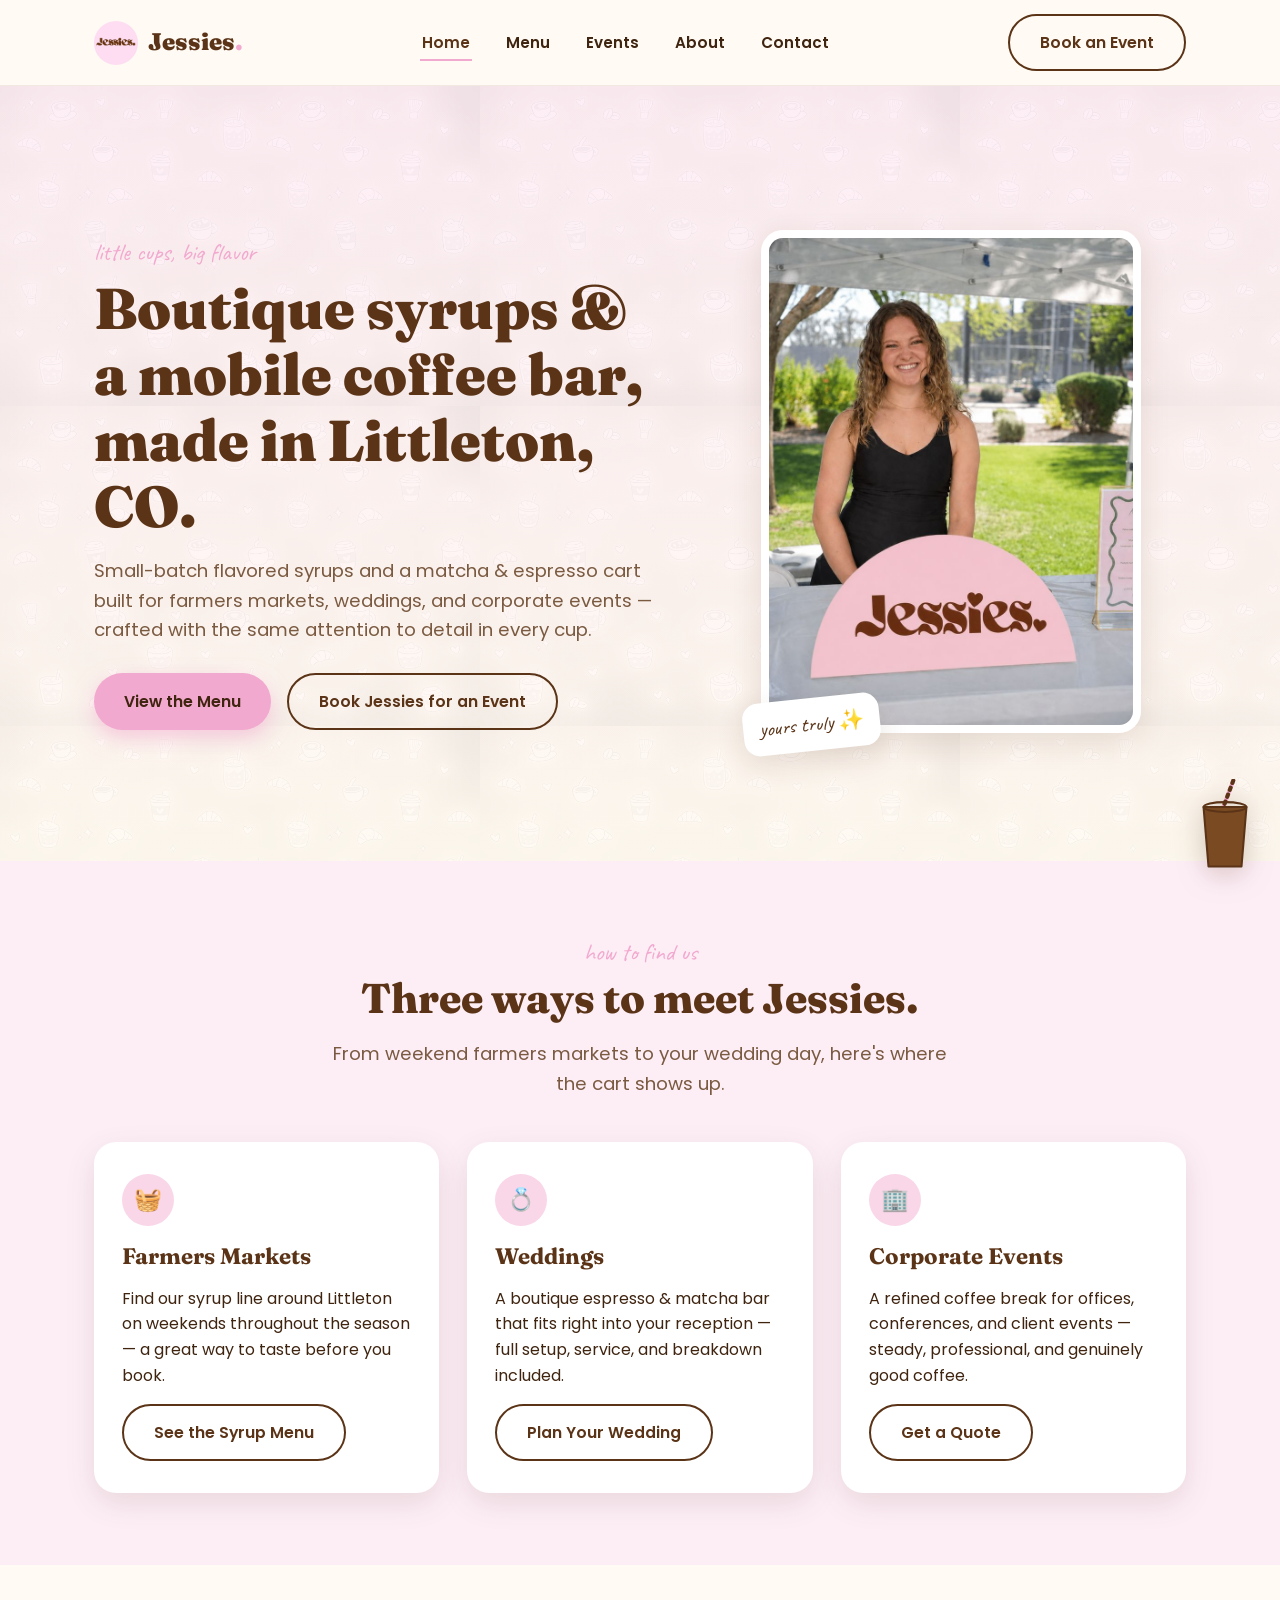
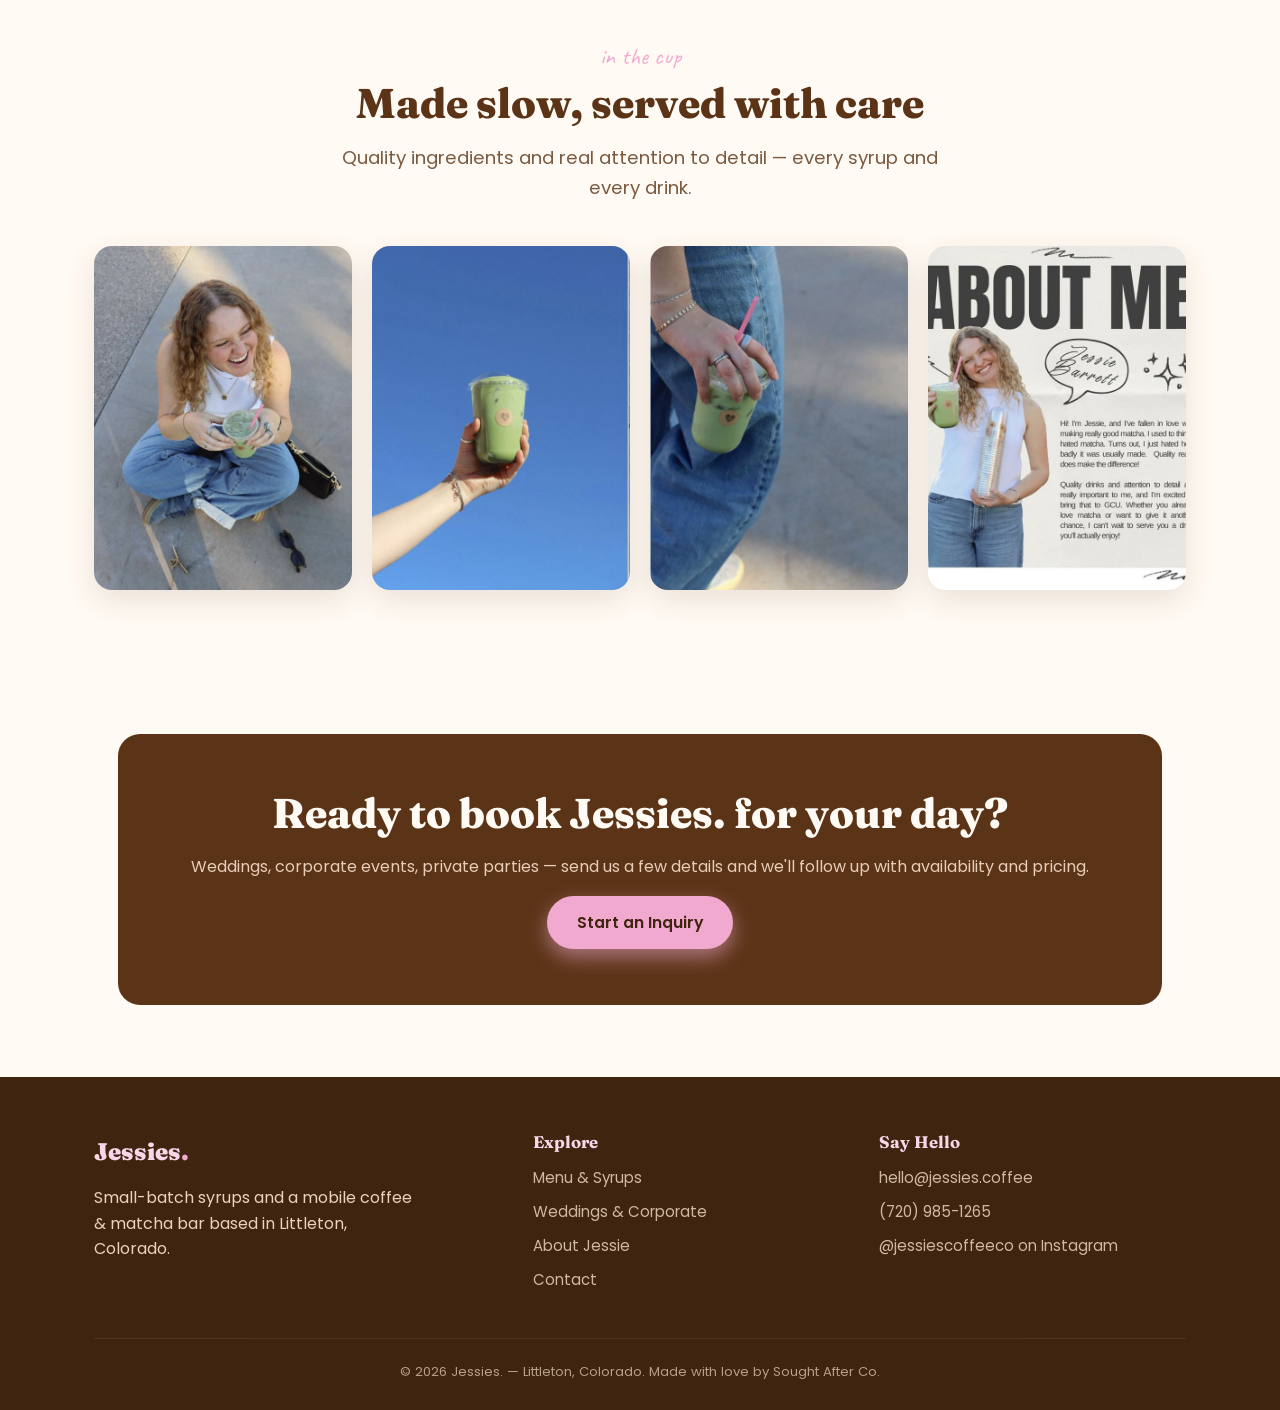
==== website/index.html @ 680e8ca1 "Add files via upload" ====
<!DOCTYPE html>
<html lang="en">
<head>
<meta charset="UTF-8" />
<meta name="viewport" content="width=device-width, initial-scale=1.0" />
<title>Jessies. | Small-Batch Syrups &amp; Mobile Coffee Bar — Littleton, CO</title>
<meta name="description" content="Jessies. is a Littleton, Colorado small-batch syrup line and mobile coffee &amp; matcha bar for farmers markets, weddings, and corporate events." />
<link rel="icon" href="images/logo-mark.jpg" />
<link rel="preconnect" href="https://fonts.googleapis.com">
<link href="https://fonts.googleapis.com/css2?family=Fraunces:opsz,wght@9..144,600;9..144,800;9..144,900&family=Poppins:wght@400;500;600;700&family=Caveat:wght@600;700&display=swap" rel="stylesheet">
<link rel="stylesheet" href="css/style.css" />
</head>
<body>

<header class="site-header">
  <div class="nav-wrap">
    <a class="brand" href="index.html">
      <img src="images/logo-mark.jpg" alt="Jessies. logo" />
      <span class="brand-word">Jessies<span class="dot">.</span></span>
    </a>
    <nav>
      <ul class="nav-links">
        <li><a href="index.html">Home</a></li>
        <li><a href="menu.html">Menu</a></li>
        <li><a href="events.html">Events</a></li>
        <li><a href="about.html">About</a></li>
        <li><a href="contact.html">Contact</a></li>
      </ul>
    </nav>
    <div class="nav-cta">
      <a class="btn btn-outline" href="events.html#inquiry-form">Book an Event</a>
      <button class="nav-toggle" aria-label="Toggle menu">
        <span></span><span></span><span></span>
      </button>
    </div>
  </div>
</header>

<section class="hero">
  <div class="hero-pattern"></div>
  <div class="hero-inner">
    <div class="hero-copy">
      <span class="eyebrow">little cups, big flavor</span>
      <h1>Boutique syrups &amp; a mobile coffee bar, made in Littleton, CO.</h1>
      <p class="lead">Small-batch flavored syrups and a matcha &amp; espresso cart built for farmers markets, weddings, and corporate events — crafted with the same attention to detail in every cup.</p>
      <div class="btn-row">
        <a class="btn btn-primary" href="menu.html">View the Menu</a>
        <a class="btn btn-outline" href="events.html">Book Jessies for an Event</a>
      </div>
    </div>
    <div class="hero-photo">
      <img src="images/hero-jessie.jpg" alt="Jessie smiling behind the Jessies. market stand" />
      <div class="hero-badge">yours truly ✨</div>
    </div>
  </div>
</section>

<section class="bg-soft">
  <div class="container">
    <div class="section-head">
      <span class="eyebrow">how to find us</span>
      <h2>Three ways to meet Jessies.</h2>
      <p class="lead">From weekend farmers markets to your wedding day, here's where the cart shows up.</p>
    </div>
    <div class="grid-3">
      <div class="card">
        <div class="icon">🧺</div>
        <h3>Farmers Markets</h3>
        <p>Find our syrup line around Littleton on weekends throughout the season — a great way to taste before you book.</p>
        <a class="btn btn-outline" href="menu.html">See the Syrup Menu</a>
      </div>
      <div class="card">
        <div class="icon">💍</div>
        <h3>Weddings</h3>
        <p>A boutique espresso &amp; matcha bar that fits right into your reception — full setup, service, and breakdown included.</p>
        <a class="btn btn-outline" href="events.html">Plan Your Wedding</a>
      </div>
      <div class="card">
        <div class="icon">🏢</div>
        <h3>Corporate Events</h3>
        <p>A refined coffee break for offices, conferences, and client events — steady, professional, and genuinely good coffee.</p>
        <a class="btn btn-outline" href="events.html">Get a Quote</a>
      </div>
    </div>
  </div>
</section>

<section>
  <div class="container">
    <div class="section-head">
      <span class="eyebrow">in the cup</span>
      <h2>Made slow, served with care</h2>
      <p class="lead">Quality ingredients and real attention to detail — every syrup and every drink.</p>
    </div>
    <div class="grid-4">
      <div class="photo-card"><img src="images/product-1.jpg" alt="Iced matcha drink from Jessies." /></div>
      <div class="photo-card"><img src="images/product-2.jpg" alt="Hand holding an iced matcha against a blue sky" /></div>
      <div class="photo-card"><img src="images/product-3.jpg" alt="Close-up of an iced matcha with the Jessies. heart logo" /></div>
      <div class="photo-card"><img src="images/product-4.jpg" alt="Jessie serving matcha with a smile" /></div>
    </div>
  </div>
</section>

<section>
  <div class="container">
    <div class="cta-banner">
      <h2>Ready to book Jessies. for your day?</h2>
      <p>Weddings, corporate events, private parties — send us a few details and we'll follow up with availability and pricing.</p>
      <a class="btn btn-primary" href="events.html#inquiry-form">Start an Inquiry</a>
    </div>
  </div>
</section>

<footer class="site-footer">
  <div class="container">
    <div class="footer-grid">
      <div class="footer-brand">
        <span class="brand-word">Jessies<span class="dot">.</span></span>
        <p style="margin-top:14px; max-width: 320px;">Small-batch syrups and a mobile coffee &amp; matcha bar based in Littleton, Colorado.</p>
      </div>
      <div>
        <h4>Explore</h4>
        <a href="menu.html">Menu &amp; Syrups</a>
        <a href="events.html">Weddings &amp; Corporate</a>
        <a href="about.html">About Jessie</a>
        <a href="contact.html">Contact</a>
      </div>
      <div>
        <h4>Say Hello</h4>
        <a href="mailto:hello@jessies.coffee">hello@jessies.coffee</a>
        <a href="tel:+17209851265">(720) 985-1265</a>
        <a href="https://www.instagram.com/jessiescoffeeco/" target="_blank" rel="noopener">@jessiescoffeeco on Instagram</a>
      </div>
    </div>
    <div class="footer-bottom">© 2026 Jessies. — Littleton, Colorado. Made with love by Sought After Co.</div>
  </div>
</footer>

<div class="scroll-sipper" aria-hidden="true">
  <svg viewBox="0 0 80 120" xmlns="http://www.w3.org/2000/svg">
    <g class="sipper-straw">
      <line x1="50" y1="2" x2="38" y2="34" stroke="#f2a9cf" stroke-width="5" stroke-linecap="round"/>
      <line x1="50" y1="2" x2="38" y2="34" stroke="#5b3417" stroke-width="5" stroke-linecap="round" stroke-dasharray="3 6"/>
    </g>
    <defs>
      <clipPath id="cupClip">
        <path d="M14,34 L66,34 L60,106 L20,106 Z"/>
      </clipPath>
    </defs>
    <g clip-path="url(#cupClip)">
      <rect class="sipper-liquid" x="10" y="30" width="60" height="80" fill="#7a4a22"/>
    </g>
    <path d="M14,34 L66,34 L60,106 L20,106 Z" fill="none" stroke="#5b3417" stroke-width="2.5" stroke-linejoin="round"/>
    <ellipse cx="40" cy="34" rx="26" ry="6" fill="none" stroke="#5b3417" stroke-width="2.5"/>
  </svg>
</div>

<script src="js/script.js"></script>
</body>
</html>
---- website/css/style.css ----
/* ===========================
   Jessies. — Global Stylesheet
   =========================== */

:root {
  --pink: #f9d6e8;
  --pink-soft: #fdeef6;
  --pink-strong: #f2a9cf;
  --brown: #5b3417;
  --brown-dark: #3f2410;
  --cream: #fffaf3;
  --cream-2: #fff3e4;
  --white: #ffffff;
  --shadow: 0 10px 30px rgba(91, 52, 23, 0.12);
  --radius: 22px;
  --font-display: "Fraunces", Georgia, serif;
  --font-body: "Poppins", "Segoe UI", sans-serif;
  --font-script: "Caveat", cursive;
}

* {
  box-sizing: border-box;
}

html {
  scroll-behavior: smooth;
}

body {
  margin: 0;
  font-family: var(--font-body);
  color: var(--brown-dark);
  background: var(--cream);
  line-height: 1.6;
  -webkit-font-smoothing: antialiased;
}

img {
  max-width: 100%;
  display: block;
}

a {
  text-decoration: none;
  color: inherit;
}

.container {
  width: 100%;
  max-width: 1140px;
  margin: 0 auto;
  padding: 0 24px;
}

h1, h2, h3, h4 {
  font-family: var(--font-display);
  color: var(--brown);
  margin: 0 0 16px;
  line-height: 1.15;
}

h1 { font-size: clamp(2.4rem, 5vw, 3.6rem); font-weight: 900; }
h2 { font-size: clamp(1.9rem, 3.6vw, 2.6rem); font-weight: 800; }
h3 { font-size: 1.4rem; font-weight: 700; }

p { margin: 0 0 16px; }

.eyebrow {
  display: inline-block;
  font-family: var(--font-script);
  font-size: 1.5rem;
  color: var(--pink-strong);
  margin-bottom: 4px;
}

.lead {
  font-size: 1.15rem;
  color: #7a5a41;
}

/* ---------- Buttons ---------- */
.btn {
  display: inline-flex;
  align-items: center;
  gap: 8px;
  padding: 14px 30px;
  border-radius: 999px;
  font-family: var(--font-body);
  font-weight: 600;
  font-size: 0.98rem;
  border: none;
  cursor: pointer;
  transition: transform 0.15s ease, box-shadow 0.15s ease, background 0.15s ease;
}

.btn-primary {
  background: var(--pink-strong);
  color: var(--brown-dark);
  box-shadow: 0 8px 20px rgba(242, 169, 207, 0.55);
}

.btn-primary:hover {
  background: var(--pink);
  transform: translateY(-2px);
}

.btn-outline {
  background: transparent;
  border: 2px solid var(--brown);
  color: var(--brown);
}

.btn-outline:hover {
  background: var(--brown);
  color: var(--cream);
}

.btn-block { width: 100%; justify-content: center; }

/* ---------- Header / Nav ---------- */
.site-header {
  position: sticky;
  top: 0;
  z-index: 100;
  background: rgba(255, 250, 243, 0.92);
  backdrop-filter: blur(8px);
  border-bottom: 1px solid rgba(91, 52, 23, 0.08);
}

.nav-wrap {
  display: flex;
  align-items: center;
  justify-content: space-between;
  padding: 14px 24px;
  max-width: 1140px;
  margin: 0 auto;
}

.brand {
  display: flex;
  align-items: center;
  gap: 10px;
}

.brand img {
  width: 44px;
  height: 44px;
  border-radius: 50%;
  object-fit: cover;
}

.brand-word {
  font-family: var(--font-display);
  font-weight: 900;
  font-size: 1.5rem;
  color: var(--brown);
}

.brand-word .dot { color: var(--pink-strong); }

.nav-links {
  display: flex;
  align-items: center;
  gap: 32px;
  list-style: none;
  margin: 0;
  padding: 0;
}

.nav-links a {
  font-weight: 600;
  font-size: 0.95rem;
  color: var(--brown-dark);
  padding: 6px 2px;
  border-bottom: 2px solid transparent;
  transition: border-color 0.15s ease, color 0.15s ease;
}

.nav-links a:hover,
.nav-links a.active {
  border-color: var(--pink-strong);
  color: var(--brown);
}

.nav-cta {
  display: flex;
  align-items: center;
  gap: 18px;
}

.nav-toggle {
  display: none;
  flex-direction: column;
  gap: 5px;
  background: none;
  border: none;
  cursor: pointer;
  padding: 6px;
}

.nav-toggle span {
  width: 26px;
  height: 2.5px;
  background: var(--brown);
  border-radius: 2px;
}

/* ---------- Hero ---------- */
.hero {
  position: relative;
  overflow: hidden;
  background: linear-gradient(180deg, var(--pink-soft) 0%, var(--cream) 100%);
}

.hero-pattern {
  position: absolute;
  inset: 0;
  background-image: url("../images/pattern-bg.jpg");
  background-size: 480px;
  opacity: 0.1;
  mix-blend-mode: multiply;
  pointer-events: none;
}

.hero-inner {
  position: relative;
  display: grid;
  grid-template-columns: 1.1fr 0.9fr;
  gap: 48px;
  align-items: center;
  padding: 72px 24px 56px;
  max-width: 1140px;
  margin: 0 auto;
}

.hero-copy .btn-row {
  display: flex;
  gap: 16px;
  flex-wrap: wrap;
  margin-top: 28px;
}

.hero-photo {
  position: relative;
  justify-self: center;
}

.hero-photo img {
  width: 100%;
  max-width: 380px;
  border-radius: var(--radius);
  box-shadow: var(--shadow);
  border: 8px solid var(--white);
}

.hero-badge {
  position: absolute;
  bottom: -18px;
  left: -18px;
  background: var(--white);
  border-radius: 16px;
  padding: 10px 16px;
  box-shadow: var(--shadow);
  font-family: var(--font-script);
  font-size: 1.3rem;
  color: var(--brown);
  transform: rotate(-6deg);
}

/* ---------- Sections ---------- */
section {
  padding: 72px 0;
}

.section-head {
  text-align: center;
  max-width: 620px;
  margin: 0 auto 44px;
}

.section-head.left {
  text-align: left;
  margin: 0 0 44px;
}

.bg-soft { background: var(--pink-soft); }
.bg-cream2 { background: var(--cream-2); }

/* Channel / feature cards */
.grid-3 {
  display: grid;
  grid-template-columns: repeat(3, 1fr);
  gap: 28px;
}

.card {
  background: var(--white);
  border-radius: var(--radius);
  padding: 32px 28px;
  box-shadow: var(--shadow);
  transition: transform 0.2s ease;
}

.card:hover { transform: translateY(-4px); }

.card .icon {
  width: 52px;
  height: 52px;
  border-radius: 50%;
  background: var(--pink);
  display: flex;
  align-items: center;
  justify-content: center;
  font-size: 1.4rem;
  margin-bottom: 18px;
}

/* Product strip */
.grid-4 {
  display: grid;
  grid-template-columns: repeat(4, 1fr);
  gap: 20px;
}

.photo-card {
  border-radius: 18px;
  overflow: hidden;
  box-shadow: var(--shadow);
  aspect-ratio: 3/4;
}

.photo-card img {
  width: 100%;
  height: 100%;
  object-fit: cover;
}

/* CTA banner */
.cta-banner {
  background: var(--brown);
  color: var(--cream);
  border-radius: var(--radius);
  padding: 56px 40px;
  text-align: center;
  margin: 0 24px;
}

.cta-banner h2 { color: var(--cream); }
.cta-banner p { color: #e8cdb9; }

/* ---------- Tables ---------- */
.table-wrap {
  overflow-x: auto;
  border-radius: var(--radius);
  box-shadow: var(--shadow);
  background: var(--white);
}

table {
  width: 100%;
  border-collapse: collapse;
  min-width: 560px;
}

th, td {
  text-align: left;
  padding: 16px 20px;
  border-bottom: 1px solid var(--cream-2);
  font-size: 0.96rem;
}

th {
  font-family: var(--font-display);
  color: var(--brown);
  background: var(--pink-soft);
  font-weight: 700;
}

tr:last-child td { border-bottom: none; }

/* Menu flavor cards */
.flavor-grid {
  display: grid;
  grid-template-columns: repeat(2, 1fr);
  gap: 20px;
}

.flavor-card {
  background: var(--white);
  border-radius: 18px;
  padding: 24px 26px;
  box-shadow: var(--shadow);
  display: flex;
  justify-content: space-between;
  align-items: center;
  gap: 12px;
}

.flavor-card .price {
  font-family: var(--font-display);
  font-weight: 800;
  color: var(--pink-strong);
  font-size: 1.3rem;
  white-space: nowrap;
}

.note-box {
  background: var(--pink-soft);
  border-left: 4px solid var(--pink-strong);
  border-radius: 14px;
  padding: 18px 22px;
  font-size: 0.92rem;
  color: #7a5a41;
}

/* ---------- Forms ---------- */
.form-card {
  background: var(--white);
  border-radius: var(--radius);
  padding: 40px;
  box-shadow: var(--shadow);
}

.form-row {
  display: grid;
  grid-template-columns: 1fr 1fr;
  gap: 20px;
}

.field {
  margin-bottom: 20px;
}

.field label {
  display: block;
  font-weight: 600;
  font-size: 0.9rem;
  margin-bottom: 8px;
  color: var(--brown);
}

.field input,
.field select,
.field textarea {
  width: 100%;
  padding: 13px 16px;
  border-radius: 12px;
  border: 1.5px solid #ecd9c7;
  font-family: var(--font-body);
  font-size: 0.96rem;
  background: var(--cream);
  color: var(--brown-dark);
}

.field input:focus,
.field select:focus,
.field textarea:focus {
  outline: none;
  border-color: var(--pink-strong);
}

.field textarea { resize: vertical; min-height: 120px; }

/* ---------- About Me poster ---------- */
.about-poster {
  position: relative;
  padding: 40px 24px 20px;
}

.poster-title {
  font-family: "Anton", var(--font-display);
  font-weight: 400;
  text-transform: uppercase;
  font-size: clamp(3.2rem, 9vw, 6.5rem);
  letter-spacing: 1px;
  color: var(--brown-dark);
  line-height: 0.95;
  margin: 0 0 8px;
}

.poster-grid {
  position: relative;
  display: grid;
  grid-template-columns: 0.85fr 1.15fr;
  align-items: center;
  gap: 20px;
  min-height: 520px;
}

.poster-photo-wrap {
  position: relative;
  display: flex;
  justify-content: center;
}

.poster-photo-wrap img {
  max-width: 420px;
  width: 100%;
  position: relative;
  z-index: 2;
}

.poster-copy {
  position: relative;
  z-index: 2;
}

.poster-bubble {
  font-family: var(--font-script);
  font-size: 1.9rem;
  line-height: 1.15;
  color: var(--brown);
  background: var(--white);
  border: 2.5px solid var(--brown);
  border-radius: 50% 50% 50% 6px;
  padding: 18px 26px;
  display: inline-block;
  margin-bottom: 22px;
}

.poster-copy p {
  font-size: 1.05rem;
  color: #6b4a30;
}

.doodle {
  position: absolute;
  color: var(--pink-strong);
  z-index: 1;
  pointer-events: none;
}

.doodle.scribble-1 { top: -6px; left: 4%; width: 90px; transform: rotate(-8deg); }
.doodle.scribble-2 { bottom: 6%; left: 0; width: 80px; transform: rotate(6deg); }
.doodle.scribble-3 { bottom: -4px; right: 2%; width: 110px; transform: rotate(-4deg); }
.doodle.sparkle-1 { top: 8%; right: 34%; width: 44px; }
.doodle.sparkle-2 { top: 40%; left: 6%; width: 30px; }
.doodle.sparkle-3 { bottom: 18%; right: 8%; width: 36px; }
.doodle.heart-1 { top: 20%; left: 2%; width: 26px; }

@media (max-width: 900px) {
  .poster-grid { grid-template-columns: 1fr; min-height: unset; text-align: center; }
  .poster-copy { text-align: left; }
  .doodle { display: none; }
}

/* ---------- Quote / script accent ---------- */
.quote-bubble {
  font-family: var(--font-script);
  font-size: 2rem;
  color: var(--brown);
  background: var(--pink-soft);
  border-radius: 40px 40px 40px 6px;
  padding: 22px 30px;
  display: inline-block;
}

/* ---------- Footer ---------- */
.site-footer {
  background: var(--brown-dark);
  color: #e9d3bf;
  padding: 56px 0 28px;
}

.footer-grid {
  display: grid;
  grid-template-columns: 1.3fr 1fr 1fr;
  gap: 40px;
  margin-bottom: 36px;
}

.site-footer h4 {
  color: var(--pink);
  font-size: 1.05rem;
  margin-bottom: 14px;
}

.site-footer a {
  display: block;
  color: #e9d3bf;
  opacity: 0.85;
  margin-bottom: 10px;
  font-size: 0.94rem;
}

.site-footer a:hover { opacity: 1; color: var(--pink); }

.footer-brand .brand-word { color: var(--pink); }

.footer-bottom {
  border-top: 1px solid rgba(255,255,255,0.1);
  padding-top: 22px;
  font-size: 0.82rem;
  opacity: 0.7;
  text-align: center;
}

/* ---------- Scroll sipper ---------- */
.scroll-sipper {
  position: fixed;
  right: 22px;
  bottom: 22px;
  width: 66px;
  z-index: 60;
  pointer-events: none;
  filter: drop-shadow(0 6px 14px rgba(91, 52, 23, 0.25));
}

.scroll-sipper svg { width: 100%; height: auto; display: block; }

.sipper-liquid {
  transform-box: fill-box;
  transform-origin: bottom;
  transform: scaleY(var(--drink-level, 1));
  transition: transform 0.12s linear;
}

.sipper-straw {
  transform-box: fill-box;
  transform-origin: 70% 100%;
  animation: sipper-wiggle 3.2s ease-in-out infinite;
}

@keyframes sipper-wiggle {
  0%, 100% { transform: rotate(-2deg); }
  50% { transform: rotate(2deg); }
}

@media (max-width: 760px) {
  .scroll-sipper { width: 46px; right: 14px; bottom: 14px; }
}

/* ---------- Utilities ---------- */
.text-center { text-align: center; }
.mt-32 { margin-top: 32px; }
.stack { display: flex; flex-direction: column; gap: 6px; }

/* ---------- Responsive ---------- */
@media (max-width: 900px) {
  .hero-inner { grid-template-columns: 1fr; text-align: center; }
  .hero-copy .btn-row { justify-content: center; }
  .hero-photo { order: -1; }
  .grid-3 { grid-template-columns: 1fr; }
  .grid-4 { grid-template-columns: repeat(2, 1fr); }
  .footer-grid { grid-template-columns: 1fr; }
  .form-row { grid-template-columns: 1fr; }
}

@media (max-width: 760px) {
  .nav-links, .nav-cta .btn-outline { display: none; }
  .nav-toggle { display: flex; }
  .nav-wrap.open .nav-links {
    display: flex;
    flex-direction: column;
    position: absolute;
    top: 68px;
    left: 0;
    right: 0;
    background: var(--cream);
    padding: 20px 24px;
    gap: 18px;
    box-shadow: var(--shadow);
  }
}
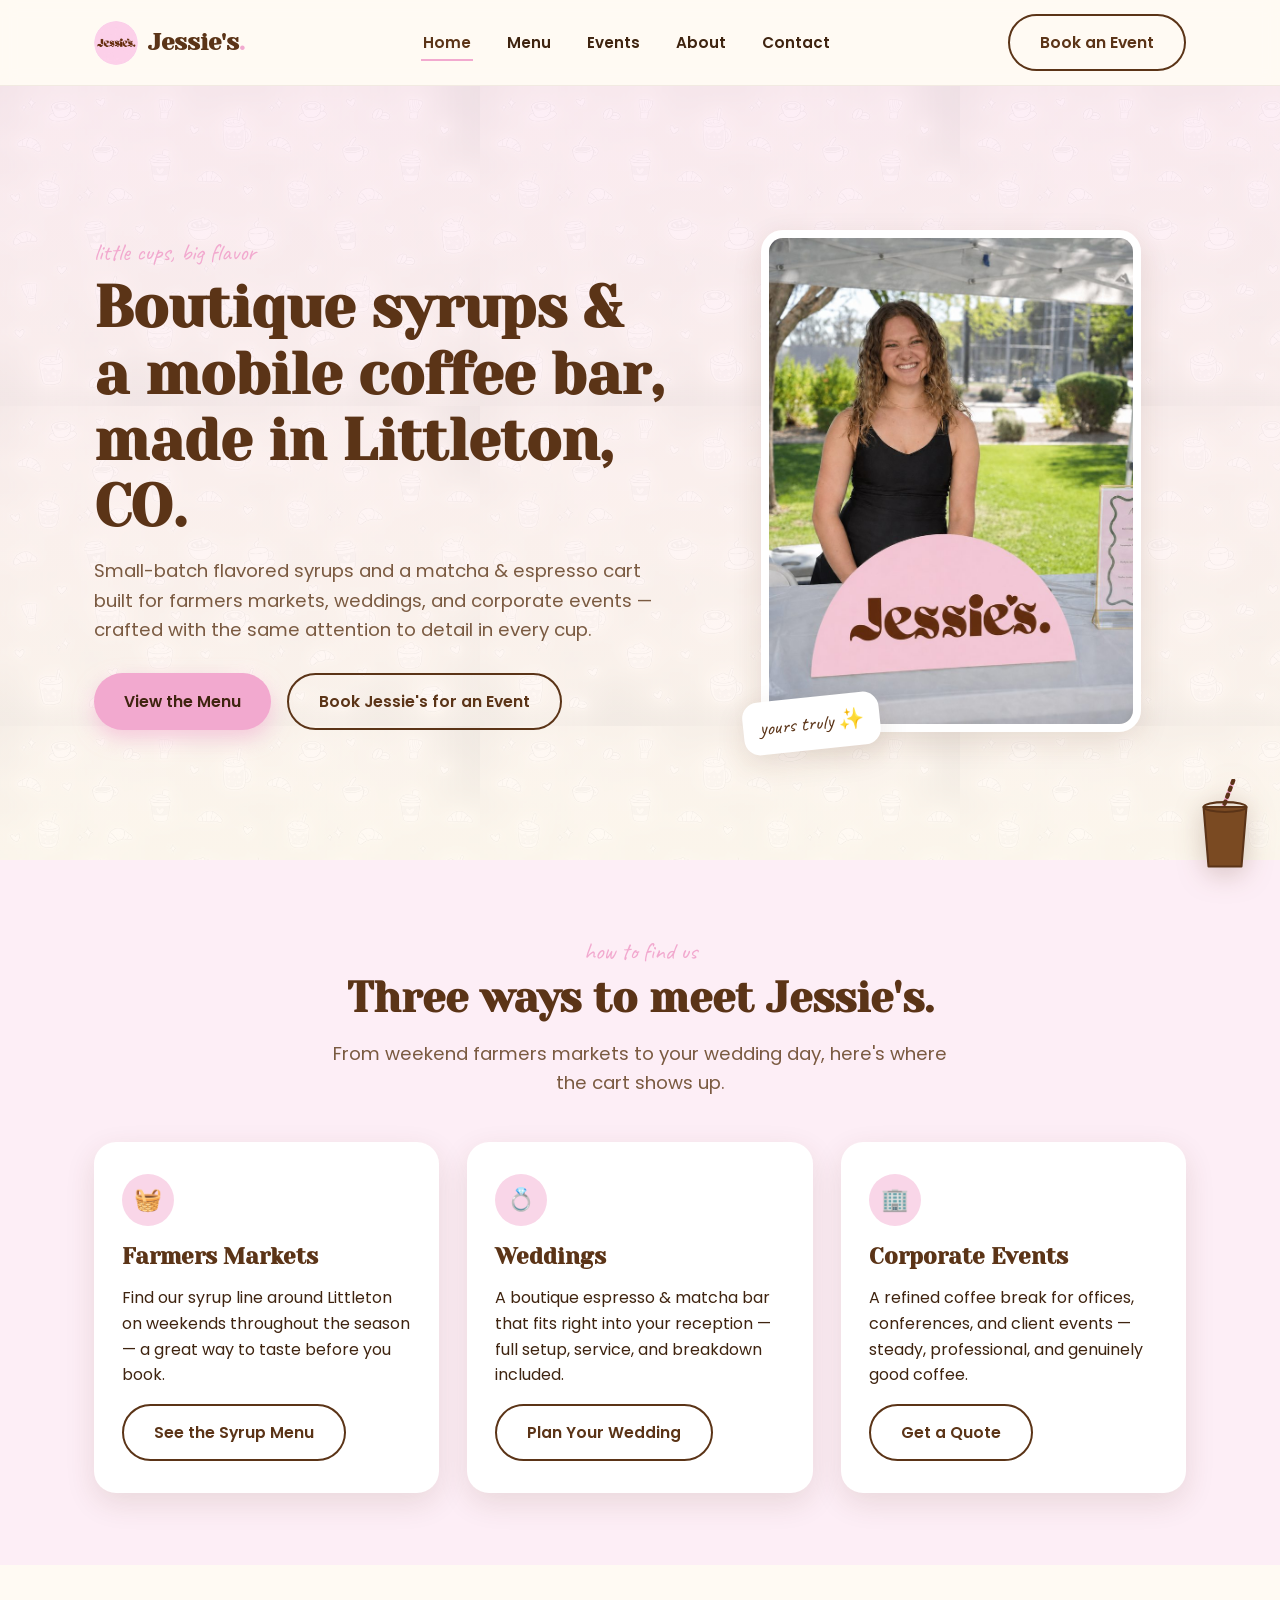
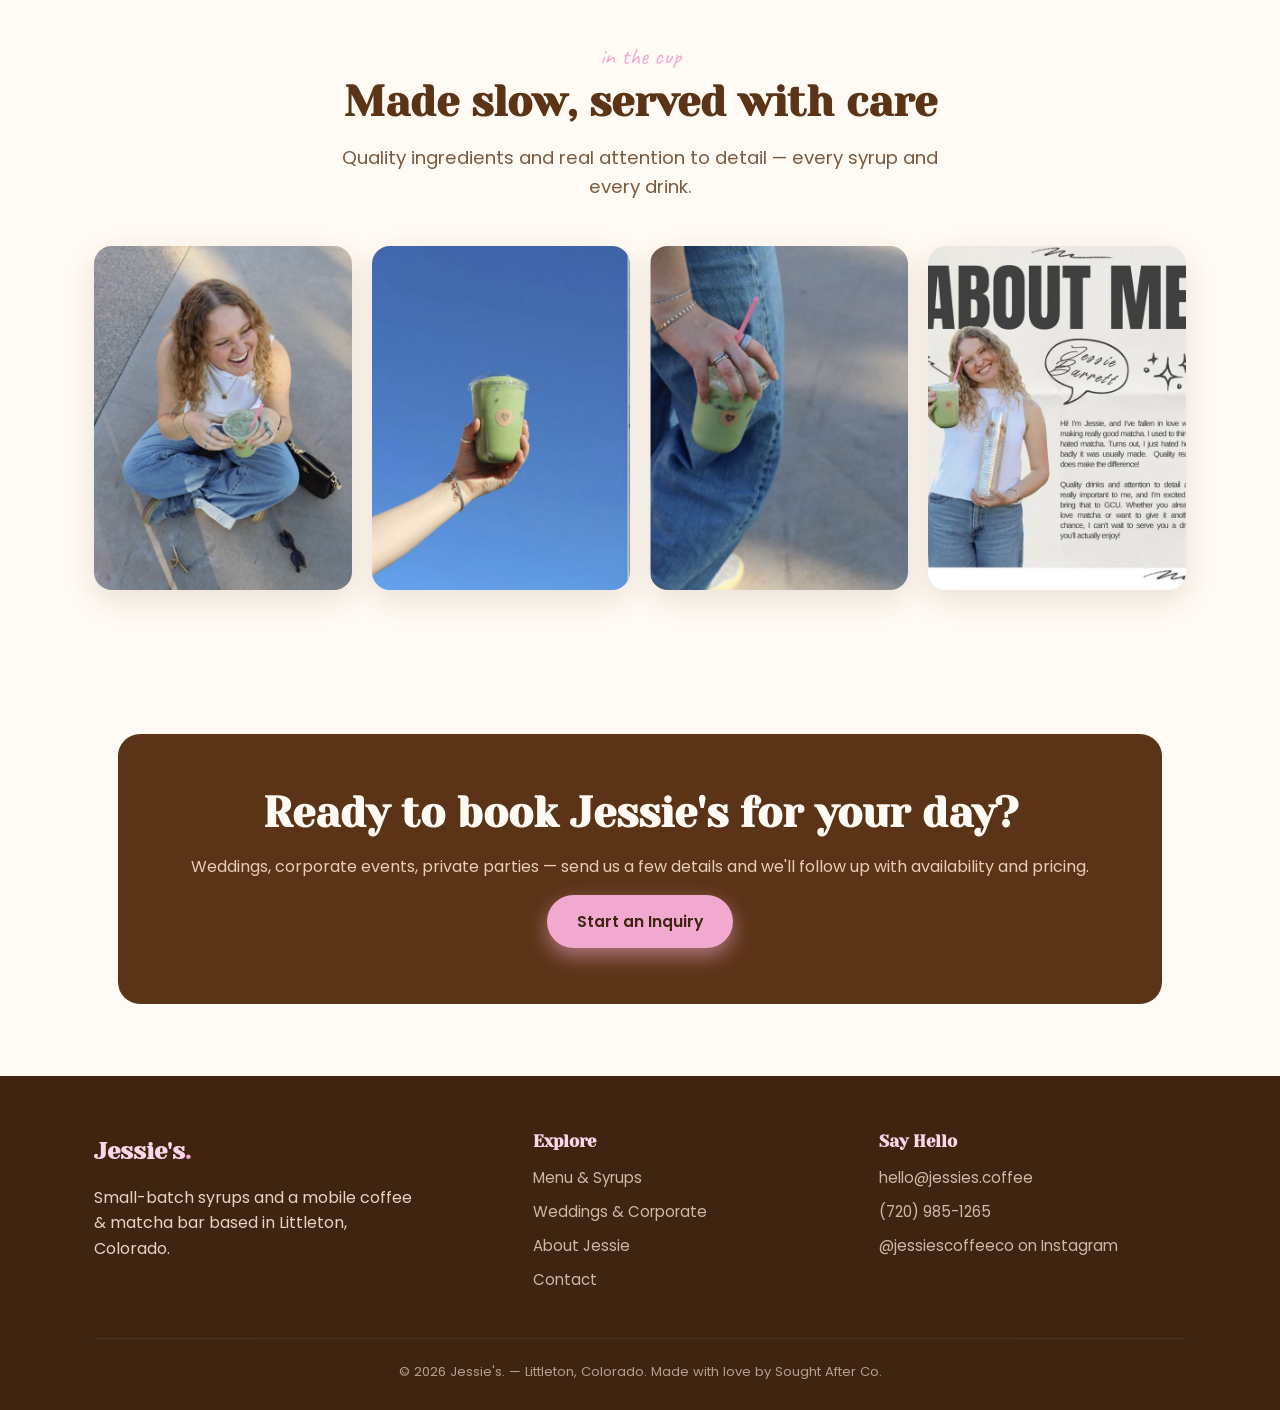
==== commit 652663f5: "Add files via upload" ====
--- a/website/index.html
+++ b/website/index.html
@@ -3,11 +3,23 @@
 <head>
 <meta charset="UTF-8" />
 <meta name="viewport" content="width=device-width, initial-scale=1.0" />
-<title>Jessies. | Small-Batch Syrups &amp; Mobile Coffee Bar — Littleton, CO</title>
-<meta name="description" content="Jessies. is a Littleton, Colorado small-batch syrup line and mobile coffee &amp; matcha bar for farmers markets, weddings, and corporate events." />
-<link rel="icon" href="images/logo-mark.jpg" />
+<title>Jessie's. | Small-Batch Syrups &amp; Mobile Coffee Bar — Littleton, CO</title>
+<meta name="description" content="Jessie's is a Littleton, Colorado small-batch syrup line and mobile coffee &amp; matcha bar for farmers markets, weddings, and corporate events." />
+<meta property="og:type" content="website" />
+<meta property="og:title" content="Jessie's. | Small-Batch Syrups &amp; Mobile Coffee Bar" />
+<meta property="og:description" content="Small-batch flavored syrups and a mobile coffee &amp; matcha bar in Littleton, Colorado. Farmers markets, weddings, and corporate events." />
+<meta property="og:url" content="https://jessies.coffee/" />
+<meta property="og:image" content="https://jessies.coffee/images/social-card.jpg" />
+<meta property="og:image:width" content="1200" />
+<meta property="og:image:height" content="630" />
+<meta name="twitter:card" content="summary_large_image" />
+<meta name="twitter:title" content="Jessie's. | Small-Batch Syrups &amp; Mobile Coffee Bar" />
+<meta name="twitter:description" content="Small-batch flavored syrups and a mobile coffee &amp; matcha bar in Littleton, Colorado. Farmers markets, weddings, and corporate events." />
+<meta name="twitter:image" content="https://jessies.coffee/images/social-card.jpg" />
+<link rel="icon" href="images/favicon.png?v=2" type="image/png" />
+<link rel="apple-touch-icon" href="images/apple-touch-icon.png?v=2" />
 <link rel="preconnect" href="https://fonts.googleapis.com">
-<link href="https://fonts.googleapis.com/css2?family=Fraunces:opsz,wght@9..144,600;9..144,800;9..144,900&family=Poppins:wght@400;500;600;700&family=Caveat:wght@600;700&display=swap" rel="stylesheet">
+<link href="https://fonts.googleapis.com/css2?family=Yeseva+One&family=Poppins:wght@400;500;600;700&family=Caveat:wght@600;700&display=swap" rel="stylesheet">
 <link rel="stylesheet" href="css/style.css" />
 </head>
 <body>
@@ -15,8 +27,8 @@
 <header class="site-header">
   <div class="nav-wrap">
     <a class="brand" href="index.html">
-      <img src="images/logo-mark.jpg" alt="Jessies. logo" />
-      <span class="brand-word">Jessies<span class="dot">.</span></span>
+      <img src="images/logo-mark.jpg?v=2" alt="Jessie's logo" />
+      <span class="brand-word">Jessie's<span class="dot">.</span></span>
     </a>
     <nav>
       <ul class="nav-links">
@@ -45,11 +57,11 @@
       <p class="lead">Small-batch flavored syrups and a matcha &amp; espresso cart built for farmers markets, weddings, and corporate events — crafted with the same attention to detail in every cup.</p>
       <div class="btn-row">
         <a class="btn btn-primary" href="menu.html">View the Menu</a>
-        <a class="btn btn-outline" href="events.html">Book Jessies for an Event</a>
+        <a class="btn btn-outline" href="events.html">Book Jessie's for an Event</a>
       </div>
     </div>
     <div class="hero-photo">
-      <img src="images/hero-jessie.jpg" alt="Jessie smiling behind the Jessies. market stand" />
+      <img src="images/hero-jessie.jpg" alt="Jessie smiling behind the Jessie's market stand" />
       <div class="hero-badge">yours truly ✨</div>
     </div>
   </div>
@@ -59,7 +71,7 @@
   <div class="container">
     <div class="section-head">
       <span class="eyebrow">how to find us</span>
-      <h2>Three ways to meet Jessies.</h2>
+      <h2>Three ways to meet Jessie's.</h2>
       <p class="lead">From weekend farmers markets to your wedding day, here's where the cart shows up.</p>
     </div>
     <div class="grid-3">
@@ -93,9 +105,9 @@
       <p class="lead">Quality ingredients and real attention to detail — every syrup and every drink.</p>
     </div>
     <div class="grid-4">
-      <div class="photo-card"><img src="images/product-1.jpg" alt="Iced matcha drink from Jessies." /></div>
+      <div class="photo-card"><img src="images/product-1.jpg" alt="Iced matcha drink from Jessie's." /></div>
       <div class="photo-card"><img src="images/product-2.jpg" alt="Hand holding an iced matcha against a blue sky" /></div>
-      <div class="photo-card"><img src="images/product-3.jpg" alt="Close-up of an iced matcha with the Jessies. heart logo" /></div>
+      <div class="photo-card"><img src="images/product-3.jpg" alt="Close-up of an iced matcha with the Jessie's heart logo" /></div>
       <div class="photo-card"><img src="images/product-4.jpg" alt="Jessie serving matcha with a smile" /></div>
     </div>
   </div>
@@ -104,7 +116,7 @@
 <section>
   <div class="container">
     <div class="cta-banner">
-      <h2>Ready to book Jessies. for your day?</h2>
+      <h2>Ready to book Jessie's for your day?</h2>
       <p>Weddings, corporate events, private parties — send us a few details and we'll follow up with availability and pricing.</p>
       <a class="btn btn-primary" href="events.html#inquiry-form">Start an Inquiry</a>
     </div>
@@ -115,7 +127,7 @@
   <div class="container">
     <div class="footer-grid">
       <div class="footer-brand">
-        <span class="brand-word">Jessies<span class="dot">.</span></span>
+        <span class="brand-word">Jessie's<span class="dot">.</span></span>
         <p style="margin-top:14px; max-width: 320px;">Small-batch syrups and a mobile coffee &amp; matcha bar based in Littleton, Colorado.</p>
       </div>
       <div>
@@ -132,7 +144,7 @@
         <a href="https://www.instagram.com/jessiescoffeeco/" target="_blank" rel="noopener">@jessiescoffeeco on Instagram</a>
       </div>
     </div>
-    <div class="footer-bottom">© 2026 Jessies. — Littleton, Colorado. Made with love by Sought After Co.</div>
+    <div class="footer-bottom">© 2026 Jessie's. — Littleton, Colorado. Made with love by Sought After Co.</div>
   </div>
 </footer>
 
--- a/website/css/style.css
+++ b/website/css/style.css
@@ -13,7 +13,7 @@
   --white: #ffffff;
   --shadow: 0 10px 30px rgba(91, 52, 23, 0.12);
   --radius: 22px;
-  --font-display: "Fraunces", Georgia, serif;
+  --font-display: "Yeseva One", Georgia, serif;
   --font-body: "Poppins", "Segoe UI", sans-serif;
   --font-script: "Caveat", cursive;
 }
@@ -468,11 +468,11 @@
 }
 
 .poster-title {
-  font-family: "Anton", var(--font-display);
+  font-family: var(--font-display);
   font-weight: 400;
-  text-transform: uppercase;
-  font-size: clamp(3.2rem, 9vw, 6.5rem);
-  letter-spacing: 1px;
+  text-transform: none;
+  font-size: clamp(2.8rem, 7.5vw, 5.2rem);
+  letter-spacing: 0;
   color: var(--brown-dark);
   line-height: 0.95;
   margin: 0 0 8px;
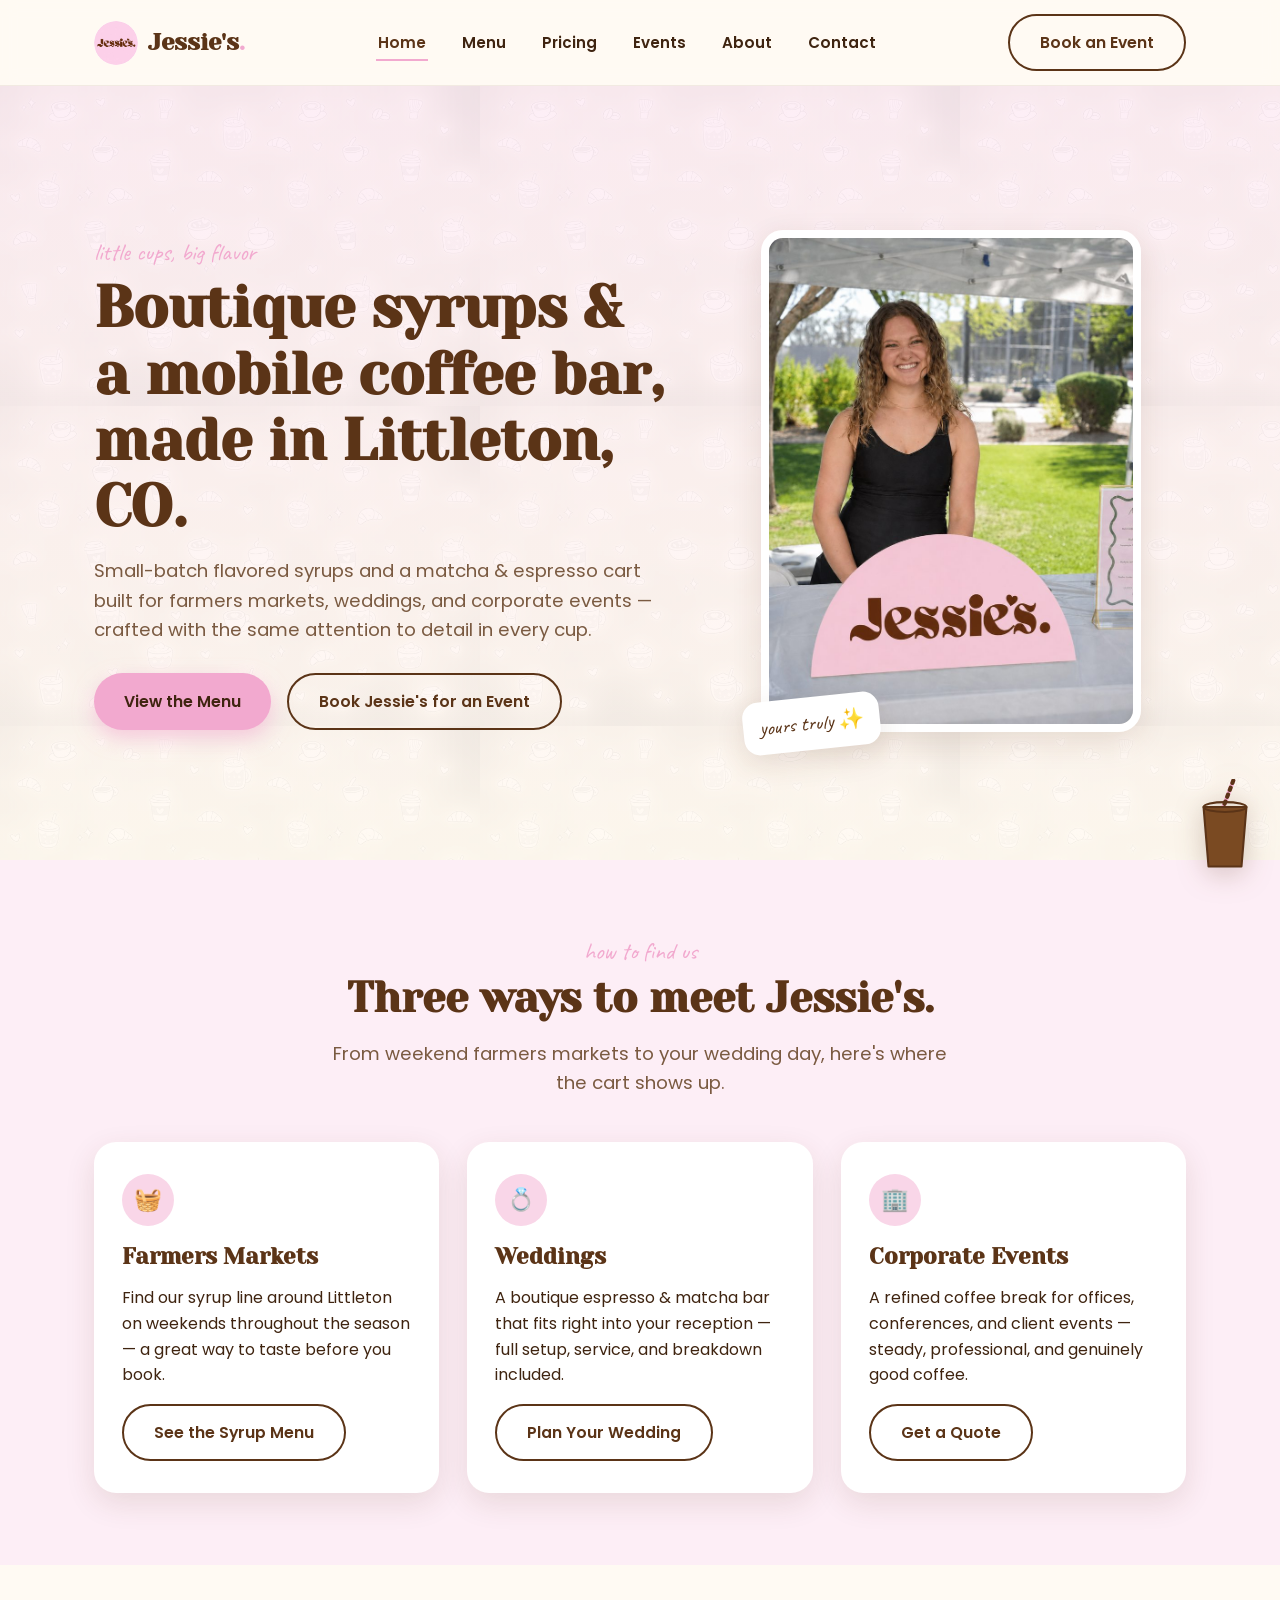
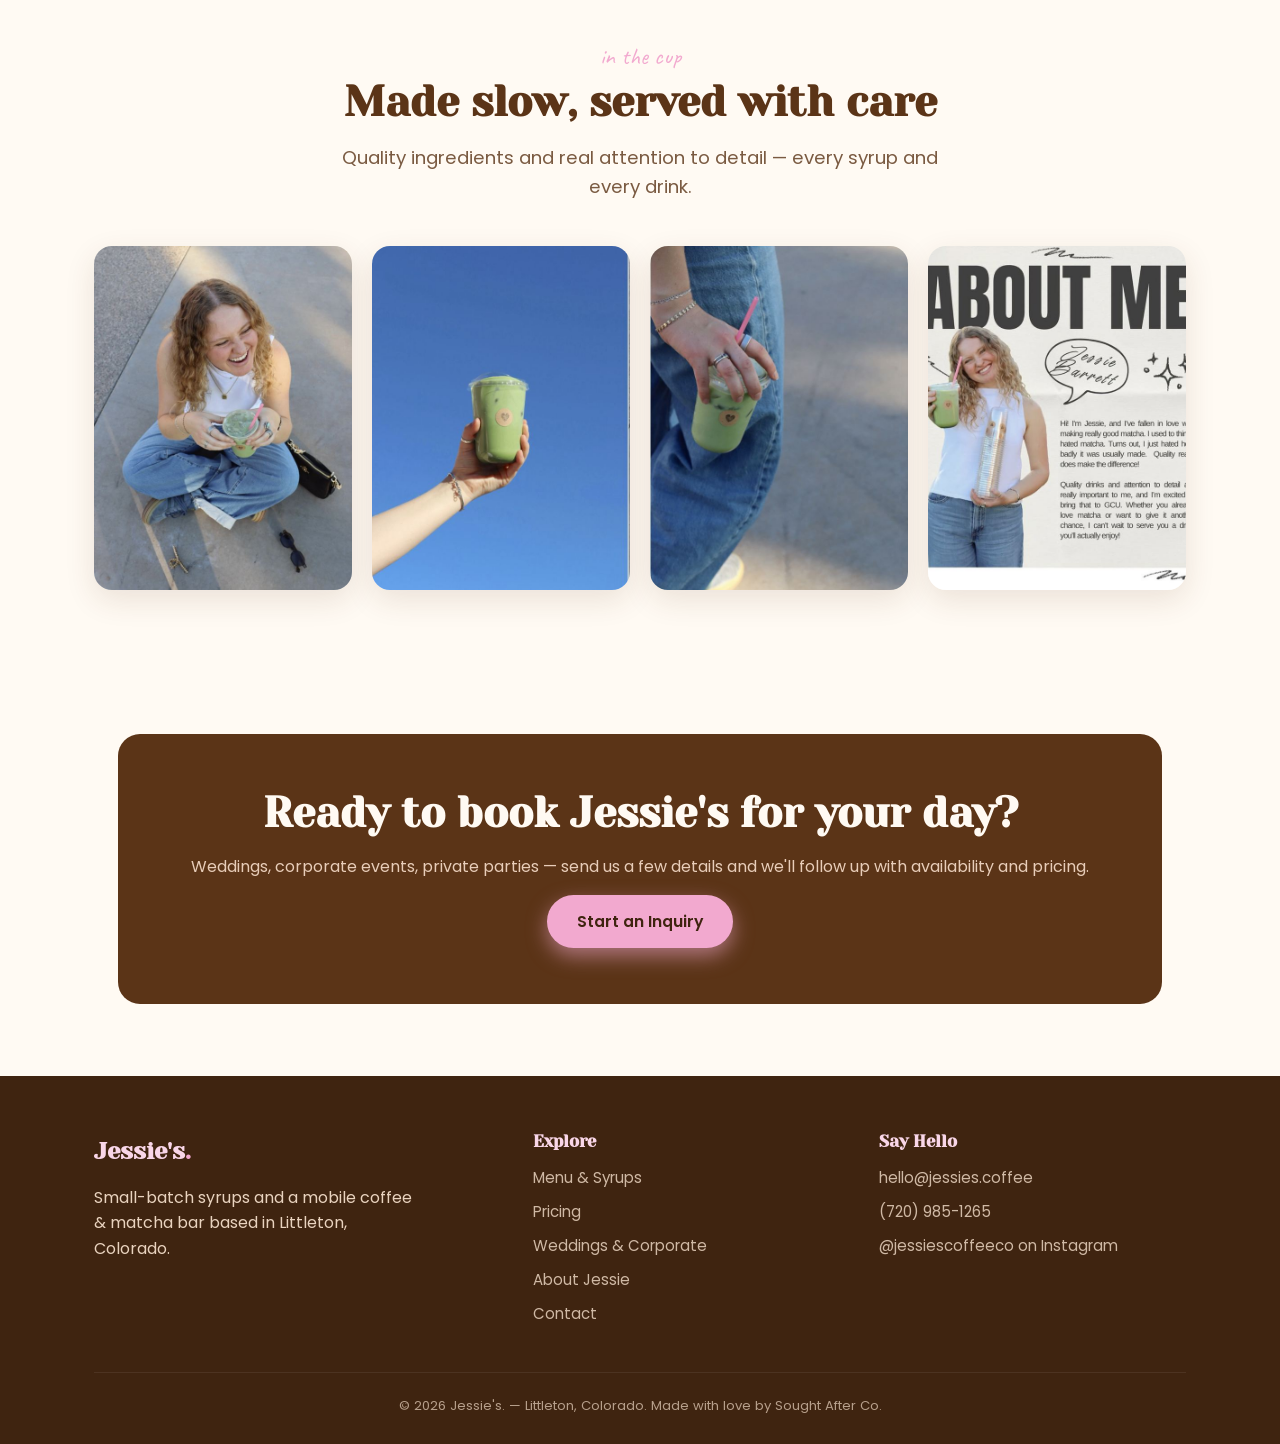
==== commit 7f6f63a5: "Add files via upload" ====
--- a/website/index.html
+++ b/website/index.html
@@ -34,6 +34,7 @@
       <ul class="nav-links">
         <li><a href="index.html">Home</a></li>
         <li><a href="menu.html">Menu</a></li>
+        <li><a href="pricing.html">Pricing</a></li>
         <li><a href="events.html">Events</a></li>
         <li><a href="about.html">About</a></li>
         <li><a href="contact.html">Contact</a></li>
@@ -133,6 +134,7 @@
       <div>
         <h4>Explore</h4>
         <a href="menu.html">Menu &amp; Syrups</a>
+        <a href="pricing.html">Pricing</a>
         <a href="events.html">Weddings &amp; Corporate</a>
         <a href="about.html">About Jessie</a>
         <a href="contact.html">Contact</a>
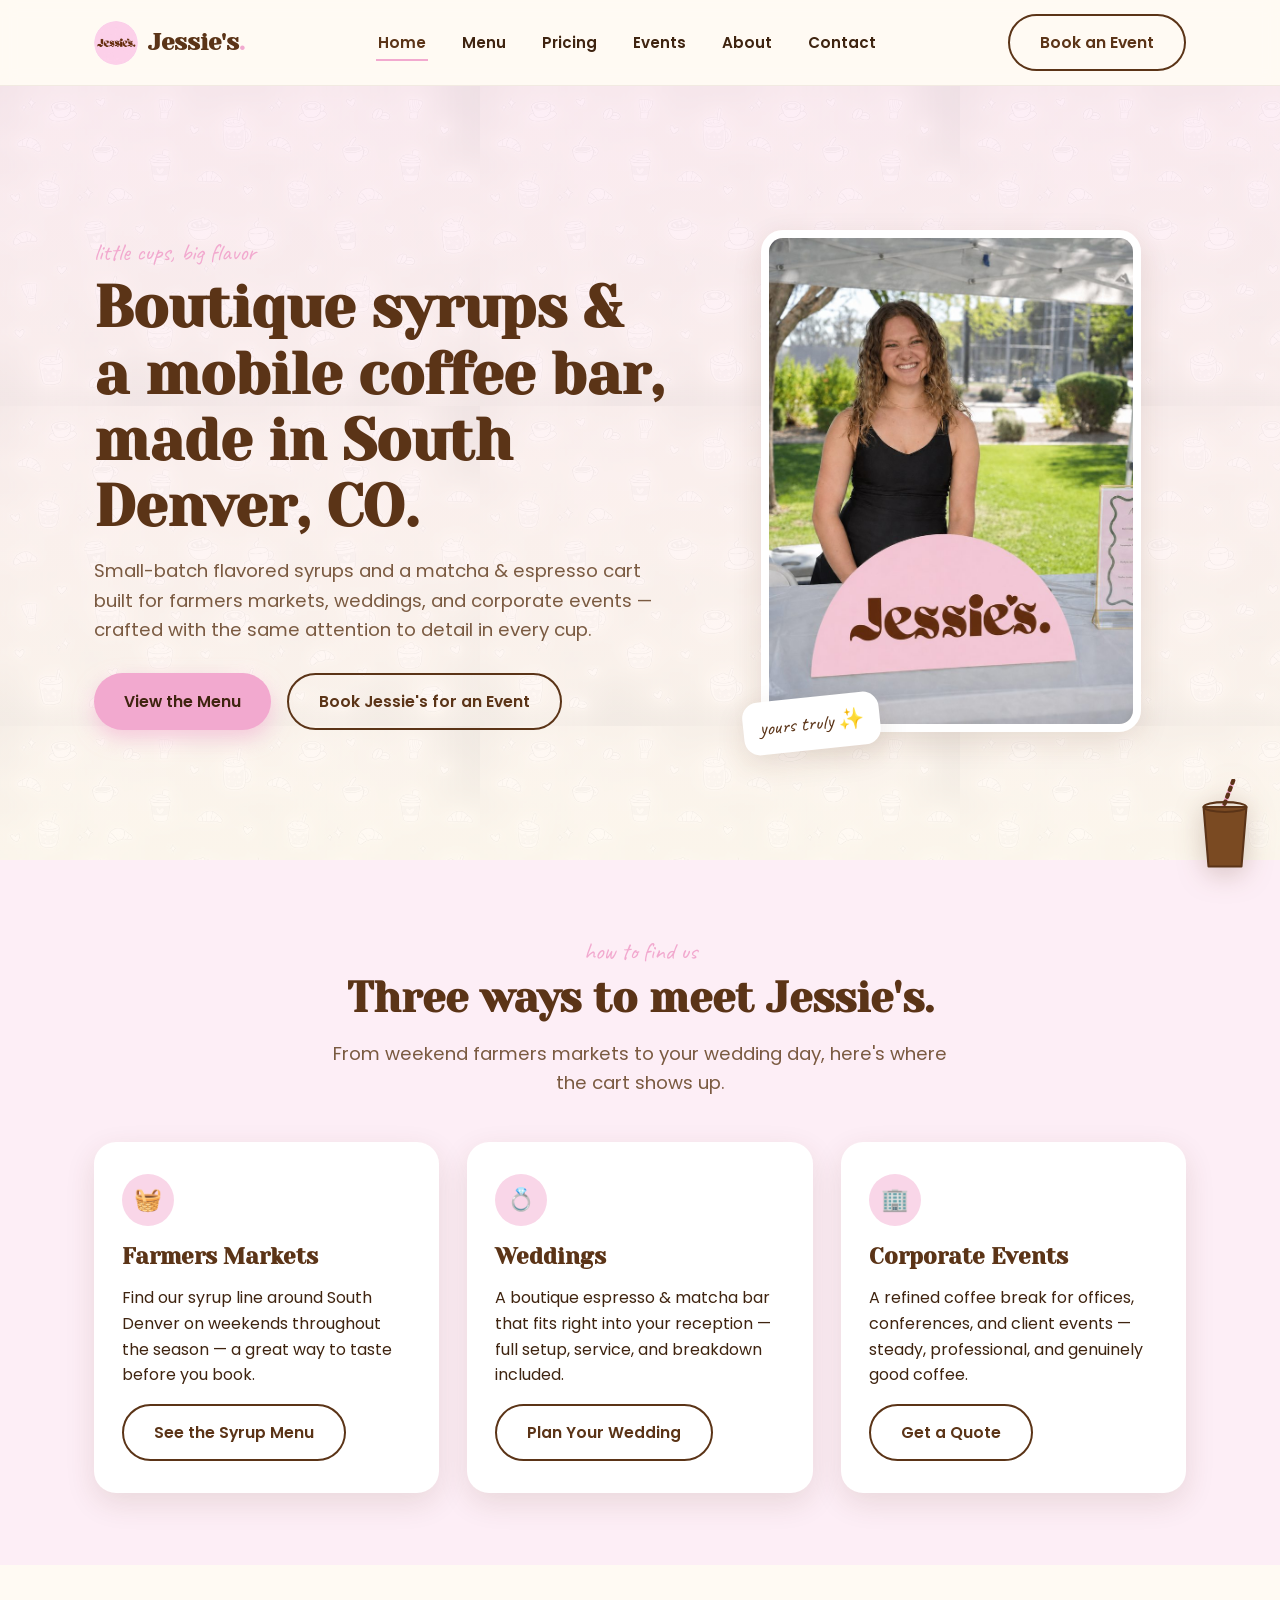
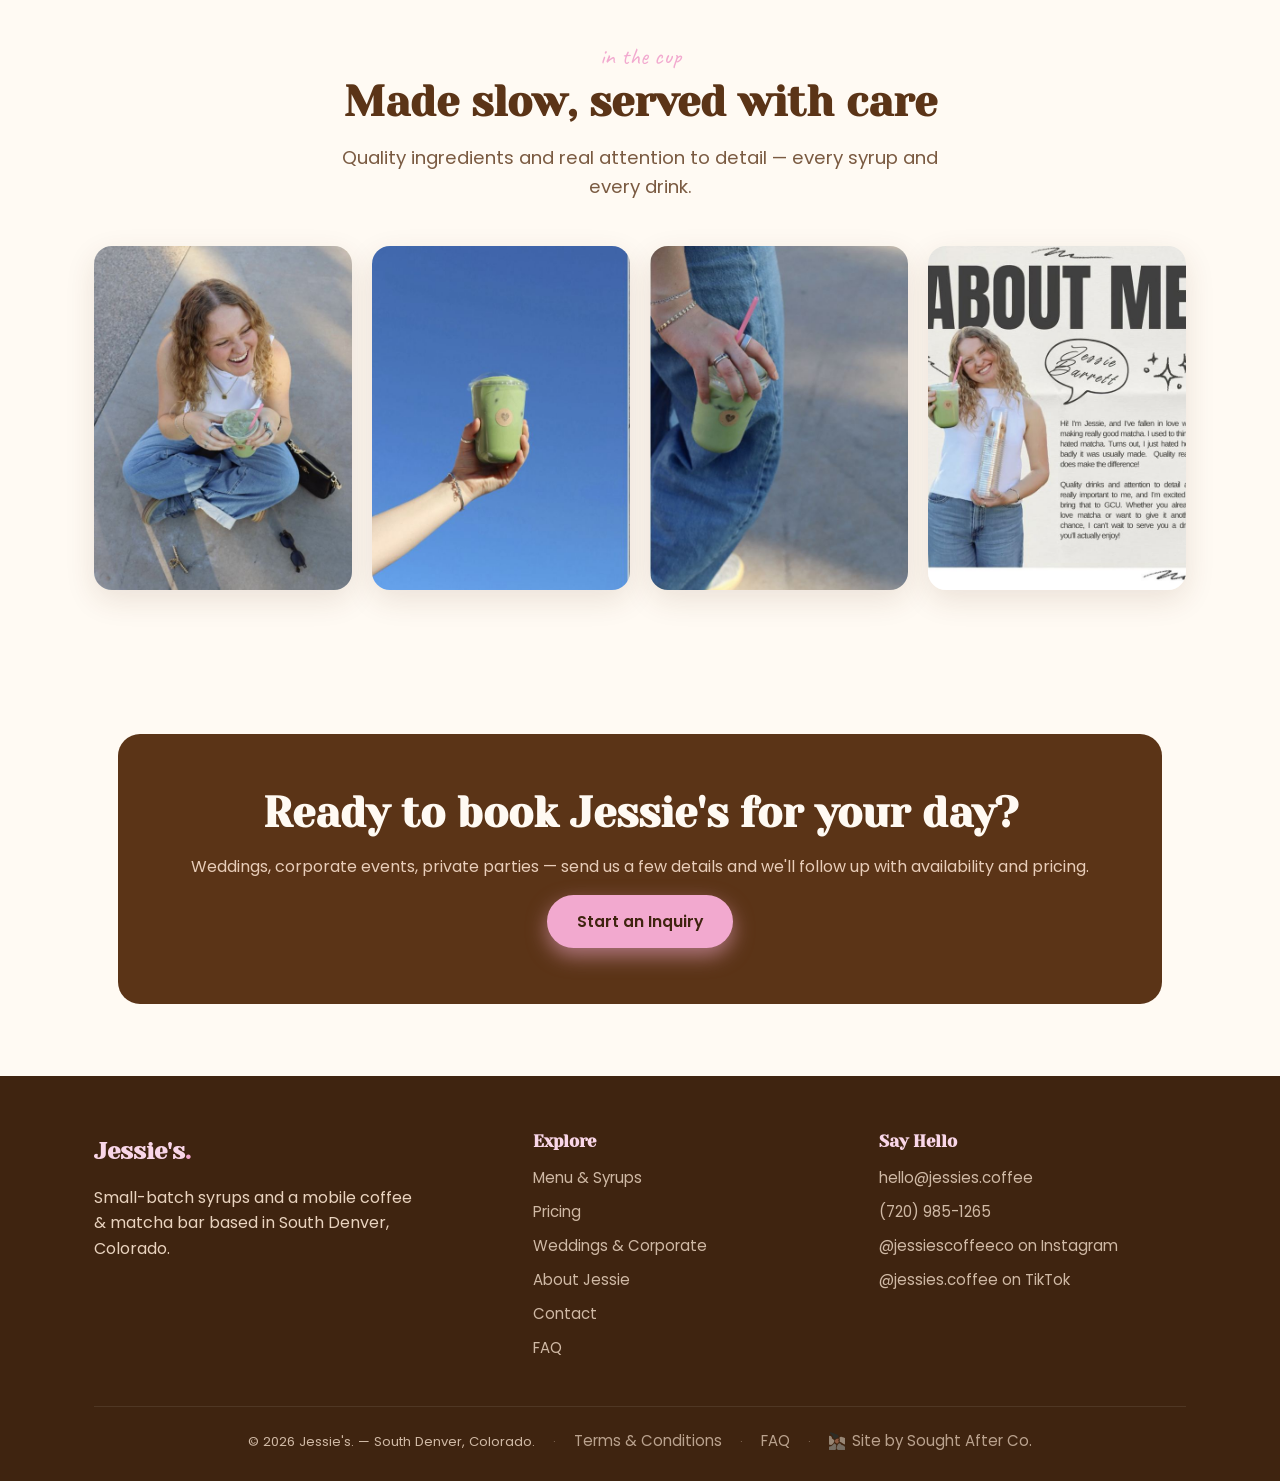
==== commit b46f0f60: "Add files via upload" ====
--- a/website/index.html
+++ b/website/index.html
@@ -3,18 +3,18 @@
 <head>
 <meta charset="UTF-8" />
 <meta name="viewport" content="width=device-width, initial-scale=1.0" />
-<title>Jessie's. | Small-Batch Syrups &amp; Mobile Coffee Bar — Littleton, CO</title>
-<meta name="description" content="Jessie's is a Littleton, Colorado small-batch syrup line and mobile coffee &amp; matcha bar for farmers markets, weddings, and corporate events." />
+<title>Jessie's. | Small-Batch Syrups &amp; Mobile Coffee Bar — South Denver, CO</title>
+<meta name="description" content="Jessie's is a South Denver, Colorado small-batch syrup line and mobile coffee &amp; matcha bar for farmers markets, weddings, and corporate events." />
 <meta property="og:type" content="website" />
 <meta property="og:title" content="Jessie's. | Small-Batch Syrups &amp; Mobile Coffee Bar" />
-<meta property="og:description" content="Small-batch flavored syrups and a mobile coffee &amp; matcha bar in Littleton, Colorado. Farmers markets, weddings, and corporate events." />
+<meta property="og:description" content="Small-batch flavored syrups and a mobile coffee &amp; matcha bar in South Denver, Colorado. Farmers markets, weddings, and corporate events." />
 <meta property="og:url" content="https://jessies.coffee/" />
 <meta property="og:image" content="https://jessies.coffee/images/social-card.jpg" />
 <meta property="og:image:width" content="1200" />
 <meta property="og:image:height" content="630" />
 <meta name="twitter:card" content="summary_large_image" />
 <meta name="twitter:title" content="Jessie's. | Small-Batch Syrups &amp; Mobile Coffee Bar" />
-<meta name="twitter:description" content="Small-batch flavored syrups and a mobile coffee &amp; matcha bar in Littleton, Colorado. Farmers markets, weddings, and corporate events." />
+<meta name="twitter:description" content="Small-batch flavored syrups and a mobile coffee &amp; matcha bar in South Denver, Colorado. Farmers markets, weddings, and corporate events." />
 <meta name="twitter:image" content="https://jessies.coffee/images/social-card.jpg" />
 <link rel="icon" href="images/favicon.png?v=2" type="image/png" />
 <link rel="apple-touch-icon" href="images/apple-touch-icon.png?v=2" />
@@ -54,7 +54,7 @@
   <div class="hero-inner">
     <div class="hero-copy">
       <span class="eyebrow">little cups, big flavor</span>
-      <h1>Boutique syrups &amp; a mobile coffee bar, made in Littleton, CO.</h1>
+      <h1>Boutique syrups &amp; a mobile coffee bar, made in South Denver, CO.</h1>
       <p class="lead">Small-batch flavored syrups and a matcha &amp; espresso cart built for farmers markets, weddings, and corporate events — crafted with the same attention to detail in every cup.</p>
       <div class="btn-row">
         <a class="btn btn-primary" href="menu.html">View the Menu</a>
@@ -79,7 +79,7 @@
       <div class="card">
         <div class="icon">🧺</div>
         <h3>Farmers Markets</h3>
-        <p>Find our syrup line around Littleton on weekends throughout the season — a great way to taste before you book.</p>
+        <p>Find our syrup line around South Denver on weekends throughout the season — a great way to taste before you book.</p>
         <a class="btn btn-outline" href="menu.html">See the Syrup Menu</a>
       </div>
       <div class="card">
@@ -129,7 +129,7 @@
     <div class="footer-grid">
       <div class="footer-brand">
         <span class="brand-word">Jessie's<span class="dot">.</span></span>
-        <p style="margin-top:14px; max-width: 320px;">Small-batch syrups and a mobile coffee &amp; matcha bar based in Littleton, Colorado.</p>
+        <p style="margin-top:14px; max-width: 320px;">Small-batch syrups and a mobile coffee &amp; matcha bar based in South Denver, Colorado.</p>
       </div>
       <div>
         <h4>Explore</h4>
@@ -138,15 +138,28 @@
         <a href="events.html">Weddings &amp; Corporate</a>
         <a href="about.html">About Jessie</a>
         <a href="contact.html">Contact</a>
+        <a href="faq.html">FAQ</a>
       </div>
       <div>
         <h4>Say Hello</h4>
         <a href="mailto:hello@jessies.coffee">hello@jessies.coffee</a>
         <a href="tel:+17209851265">(720) 985-1265</a>
         <a href="https://www.instagram.com/jessiescoffeeco/" target="_blank" rel="noopener">@jessiescoffeeco on Instagram</a>
+        <a href="https://www.tiktok.com/@jessies.coffee" target="_blank" rel="noopener">@jessies.coffee on TikTok</a>
       </div>
     </div>
-    <div class="footer-bottom">© 2026 Jessie's. — Littleton, Colorado. Made with love by Sought After Co.</div>
+    <div class="footer-bottom">
+      <span>© 2026 Jessie's. — South Denver, Colorado.</span>
+      <span class="divider">&middot;</span>
+      <a href="terms.html">Terms &amp; Conditions</a>
+      <span class="divider">&middot;</span>
+      <a href="faq.html">FAQ</a>
+      <span class="divider">&middot;</span>
+      <a class="credit-link" href="https://soughtafter.design" target="_blank" rel="noopener">
+        <img src="images/sought-after-mark.png" alt="Sought After Co. logo" />
+        Site by Sought After Co.
+      </a>
+    </div>
   </div>
 </footer>
 
--- a/website/css/style.css
+++ b/website/css/style.css
@@ -26,6 +26,10 @@
   scroll-behavior: smooth;
 }
 
+html, body {
+  overflow-x: hidden;
+}
+
 body {
   margin: 0;
   font-family: var(--font-body);
@@ -293,6 +297,12 @@
   gap: 28px;
 }
 
+.grid-2 {
+  display: grid;
+  grid-template-columns: repeat(2, 1fr);
+  gap: 28px;
+}
+
 .card {
   background: var(--white);
   border-radius: var(--radius);
@@ -411,6 +421,80 @@
   padding: 18px 22px;
   font-size: 0.92rem;
   color: #7a5a41;
+}
+
+/* Pricing tiers */
+.pricing-card {
+  position: relative;
+  display: flex;
+  flex-direction: column;
+}
+
+.pricing-card.featured {
+  border: 2px solid var(--pink-strong);
+}
+
+.pricing-badge {
+  position: absolute;
+  top: -14px;
+  right: 24px;
+  background: var(--pink-strong);
+  color: var(--white);
+  font-family: var(--font-body);
+  font-weight: 700;
+  font-size: 0.72rem;
+  letter-spacing: 0.06em;
+  text-transform: uppercase;
+  padding: 6px 14px;
+  border-radius: 999px;
+}
+
+.pricing-card .icon.icon-2 { background: var(--pink-strong); }
+.pricing-card .icon.icon-3 { background: var(--brown); color: var(--cream); }
+
+.pricing-card .price-tag {
+  font-family: var(--font-display);
+  font-size: 2.1rem;
+  color: var(--pink-strong);
+  line-height: 1;
+  margin: 2px 0 6px;
+}
+
+.pricing-card .price-tag .unit {
+  font-family: var(--font-body);
+  font-size: 0.88rem;
+  color: #7a5a41;
+  font-weight: 500;
+}
+
+.pricing-card .minimum {
+  color: #7a5a41;
+  font-size: 0.85rem;
+  margin: 0 0 18px;
+}
+
+.pricing-card .includes {
+  list-style: none;
+  padding: 0;
+  margin: 0 0 22px;
+  flex-grow: 1;
+}
+
+.pricing-card .includes li {
+  display: flex;
+  align-items: flex-start;
+  gap: 8px;
+  font-size: 0.9rem;
+  color: #6b4a30;
+  margin-bottom: 10px;
+  line-height: 1.4;
+}
+
+.pricing-card .includes li::before {
+  content: "✓";
+  color: var(--pink-strong);
+  font-weight: 700;
+  flex-shrink: 0;
 }
 
 /* ---------- Forms ---------- */
@@ -541,7 +625,19 @@
 @media (max-width: 900px) {
   .poster-grid { grid-template-columns: 1fr; min-height: unset; text-align: center; }
   .poster-copy { text-align: left; }
-  .doodle { display: none; }
+
+  /* Photo is the first item in the stack (the image itself is square, so
+     it's a reliable ~full-container-width block up top) — regroup the
+     doodles to frame just the photo instead of scattering across the
+     now much-taller single-column layout. Two get retired to avoid clutter. */
+  .doodle.scribble-3,
+  .doodle.sparkle-3 { display: none; }
+
+  .doodle.heart-1    { top: -6px;  left: 8%;  right: auto; bottom: auto; width: 18px; }
+  .doodle.scribble-1 { top: -10px; right: 4%; left: auto;  bottom: auto; width: 58px; }
+  .doodle.sparkle-1  { top: 34px;  left: 2%;  right: auto; bottom: auto; width: 24px; }
+  .doodle.sparkle-2  { top: 120px; right: 4%; left: auto;  bottom: auto; width: 20px; }
+  .doodle.scribble-2 { top: 260px; left: 50%; right: auto; bottom: auto; width: 66px; transform: translateX(-50%) rotate(-6deg); }
 }
 
 /* ---------- Quote / script accent ---------- */
@@ -591,8 +687,84 @@
   border-top: 1px solid rgba(255,255,255,0.1);
   padding-top: 22px;
   font-size: 0.82rem;
-  opacity: 0.7;
+  opacity: 0.85;
+  display: flex;
+  flex-wrap: wrap;
+  align-items: center;
+  justify-content: center;
+  gap: 8px 18px;
   text-align: center;
+}
+
+.footer-bottom .divider { opacity: 0.5; }
+
+.footer-bottom a {
+  display: inline;
+  margin: 0;
+  opacity: 0.85;
+}
+
+.footer-bottom a:hover { opacity: 1; }
+
+.credit-link {
+  display: inline-flex !important;
+  align-items: center;
+  gap: 7px;
+}
+
+.credit-link img {
+  width: 16px;
+  height: auto;
+  opacity: 0.9;
+}
+
+/* ---------- FAQ accordion ---------- */
+.faq-group { margin-bottom: 40px; }
+
+.faq-group h3 {
+  color: var(--brown);
+  margin-bottom: 16px;
+}
+
+.faq-item {
+  background: var(--white);
+  border-radius: 16px;
+  box-shadow: var(--shadow);
+  margin-bottom: 12px;
+  overflow: hidden;
+}
+
+.faq-item summary {
+  cursor: pointer;
+  padding: 18px 22px;
+  font-weight: 700;
+  font-family: var(--font-body);
+  color: var(--brown-dark);
+  list-style: none;
+  display: flex;
+  justify-content: space-between;
+  align-items: center;
+  gap: 14px;
+}
+
+.faq-item summary::-webkit-details-marker { display: none; }
+
+.faq-item summary::after {
+  content: "+";
+  font-size: 1.5rem;
+  line-height: 1;
+  color: var(--pink-strong);
+  flex-shrink: 0;
+  transition: transform 0.2s ease;
+}
+
+.faq-item[open] summary::after { transform: rotate(45deg); }
+
+.faq-item .faq-answer {
+  padding: 0 22px 20px;
+  color: #6b4a30;
+  font-size: 0.96rem;
+  margin: 0;
 }
 
 /* ---------- Scroll sipper ---------- */
@@ -641,9 +813,15 @@
   .hero-copy .btn-row { justify-content: center; }
   .hero-photo { order: -1; }
   .grid-3 { grid-template-columns: 1fr; }
+  .grid-2 { grid-template-columns: 1fr; }
   .grid-4 { grid-template-columns: repeat(2, 1fr); }
   .footer-grid { grid-template-columns: 1fr; }
   .form-row { grid-template-columns: 1fr; }
+}
+
+@media (max-width: 620px) {
+  .flavor-grid { grid-template-columns: 1fr; }
+  .flavor-card { flex-wrap: wrap; }
 }
 
 @media (max-width: 760px) {
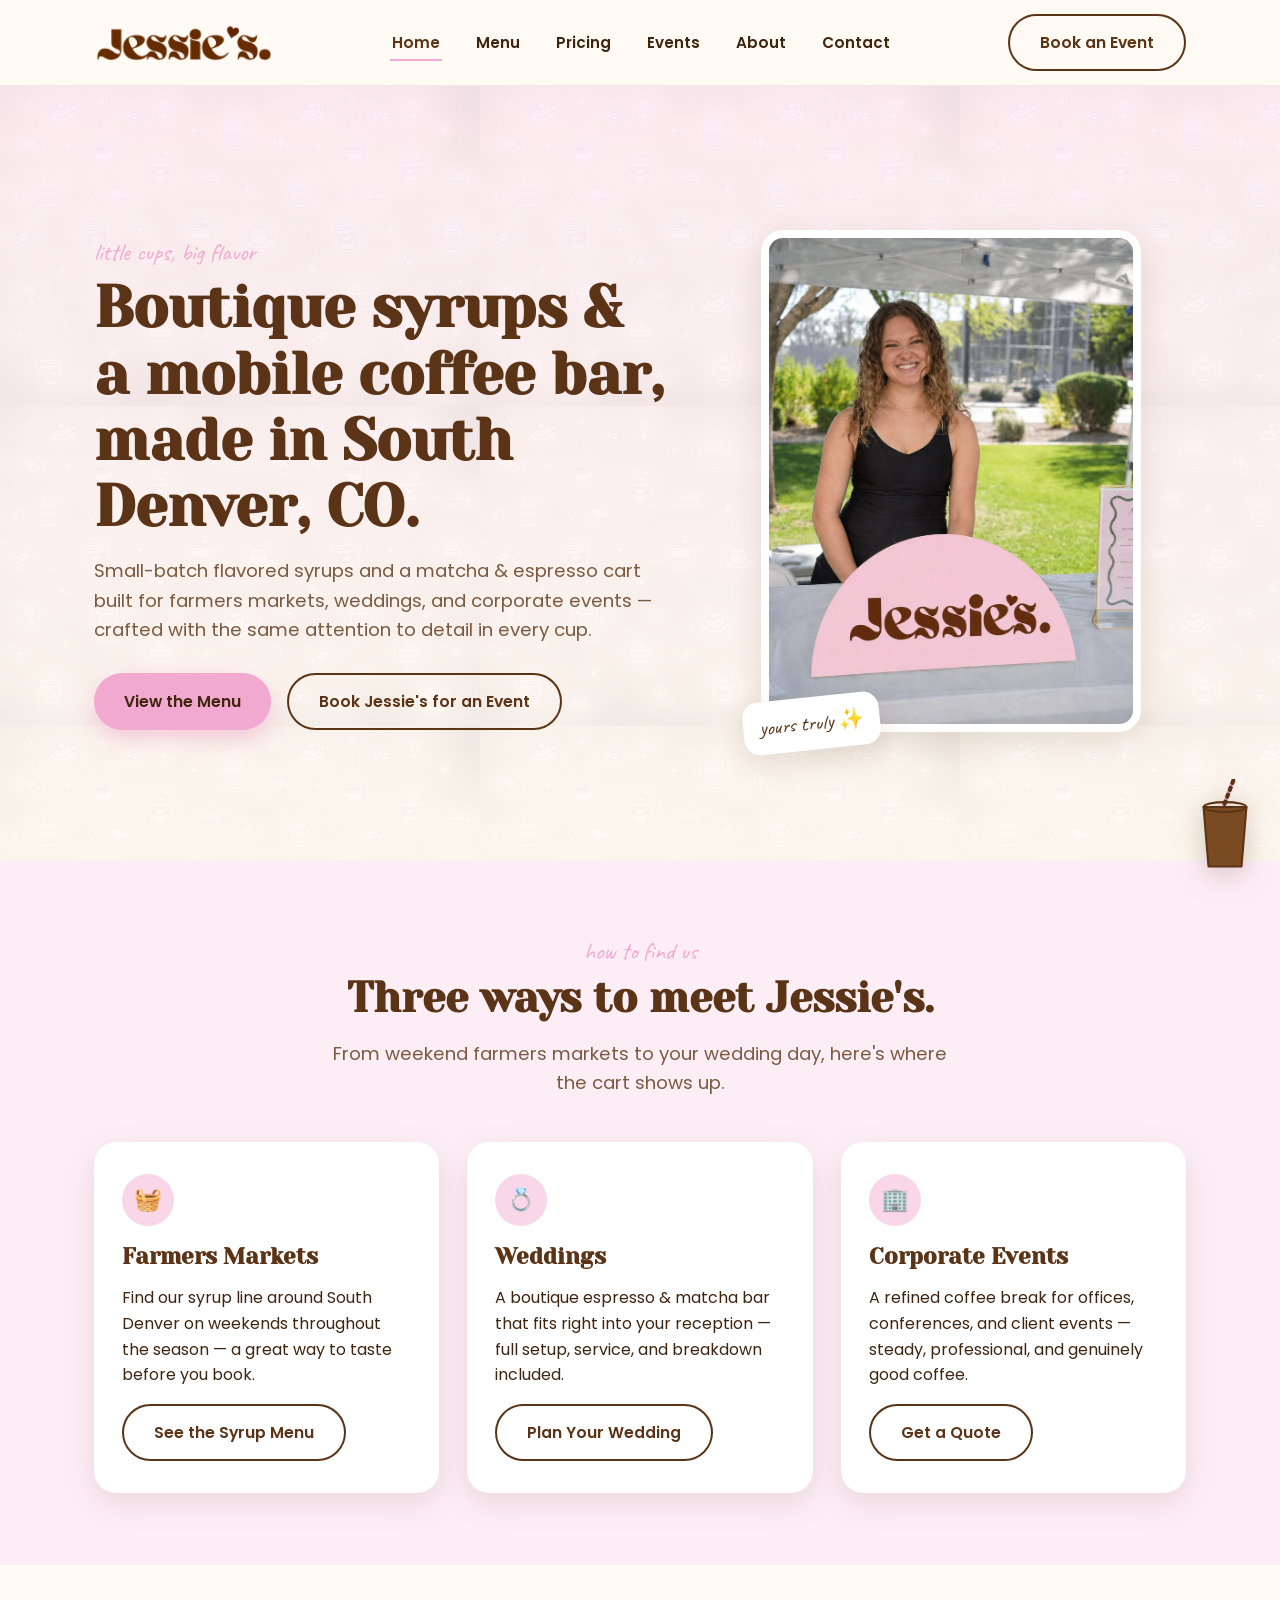
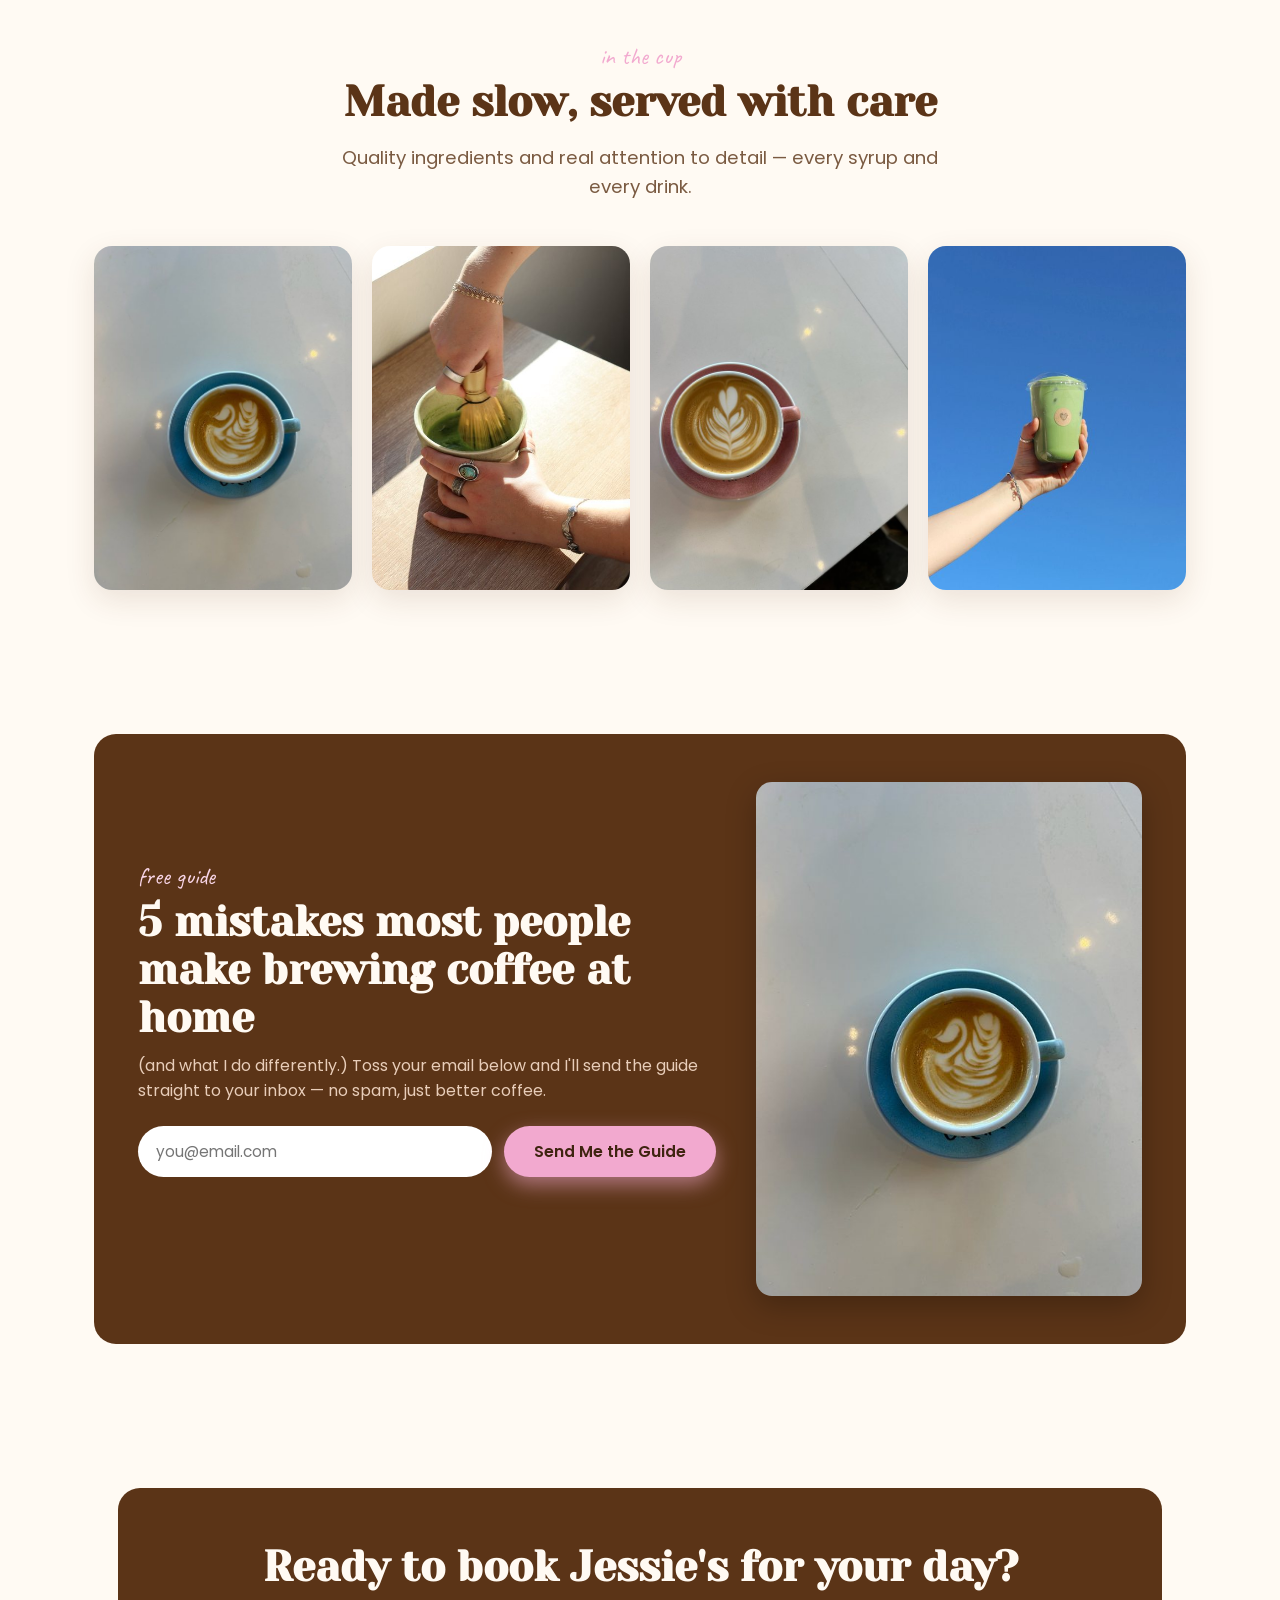
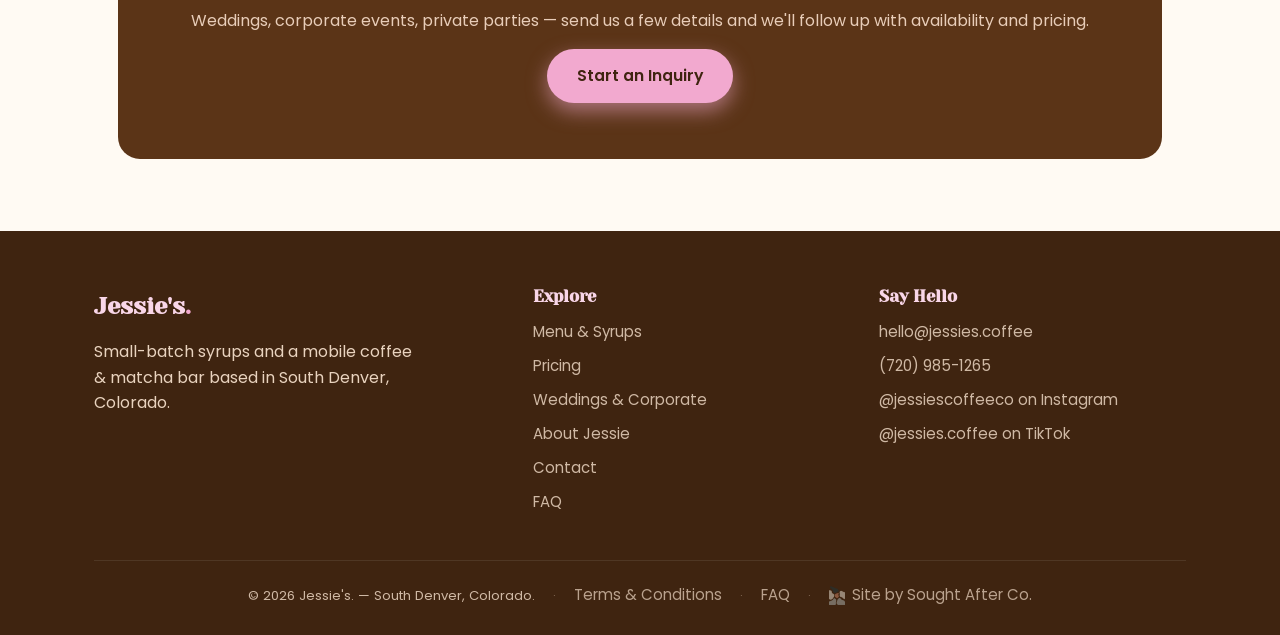
==== commit f14e88b5: "Add files via upload" ====
--- a/website/index.html
+++ b/website/index.html
@@ -27,8 +27,7 @@
 <header class="site-header">
   <div class="nav-wrap">
     <a class="brand" href="index.html">
-      <img src="images/logo-mark.jpg?v=2" alt="Jessie's logo" />
-      <span class="brand-word">Jessie's<span class="dot">.</span></span>
+      <img src="images/logo-wordmark.png" alt="Jessie's" />
     </a>
     <nav>
       <ul class="nav-links">
@@ -106,10 +105,32 @@
       <p class="lead">Quality ingredients and real attention to detail — every syrup and every drink.</p>
     </div>
     <div class="grid-4">
-      <div class="photo-card"><img src="images/product-1.jpg" alt="Iced matcha drink from Jessie's." /></div>
-      <div class="photo-card"><img src="images/product-2.jpg" alt="Hand holding an iced matcha against a blue sky" /></div>
-      <div class="photo-card"><img src="images/product-3.jpg" alt="Close-up of an iced matcha with the Jessie's heart logo" /></div>
-      <div class="photo-card"><img src="images/product-4.jpg" alt="Jessie serving matcha with a smile" /></div>
+      <div class="photo-card"><img src="images/product-1.jpg" alt="Latte art in a blue cup, made by Jessie's" /></div>
+      <div class="photo-card"><img src="images/product-2.jpg" alt="Hands whisking matcha the traditional way" /></div>
+      <div class="photo-card"><img src="images/product-3.jpg" alt="Latte art in a pink cup, made by Jessie's" /></div>
+      <div class="photo-card"><img src="images/product-4.jpg" alt="Holding an iced matcha up against a blue sky" /></div>
+    </div>
+  </div>
+</section>
+
+<section>
+  <div class="container">
+    <div class="lead-magnet-card">
+      <div class="lead-magnet-copy">
+        <span class="eyebrow">free guide</span>
+        <h2>5 mistakes most people make brewing coffee at home</h2>
+        <p>(and what I do differently.) Toss your email below and I'll send the guide straight to your inbox — no spam, just better coffee.</p>
+        <form id="lead-magnet-form" class="lead-magnet-form">
+          <input type="hidden" name="_type" value="lead-magnet" />
+          <input type="hidden" name="_subject" value="New lead magnet signup — Jessie's." />
+          <input type="email" name="Email" placeholder="you@email.com" required />
+          <button type="submit" class="btn btn-primary">Send Me the Guide</button>
+        </form>
+        <p id="lead-magnet-msg"></p>
+      </div>
+      <div class="lead-magnet-photo">
+        <img src="images/product-1.jpg" alt="Latte art in a blue cup, made by Jessie's" />
+      </div>
     </div>
   </div>
 </section>
--- a/website/css/style.css
+++ b/website/css/style.css
@@ -147,10 +147,9 @@
 }
 
 .brand img {
-  width: 44px;
-  height: 44px;
-  border-radius: 50%;
-  object-fit: cover;
+  height: 40px;
+  width: auto;
+  display: block;
 }
 
 .brand-word {
@@ -621,6 +620,108 @@
 .doodle.sparkle-2 { top: 40%; left: 6%; width: 30px; }
 .doodle.sparkle-3 { bottom: 18%; right: 8%; width: 36px; }
 .doodle.heart-1 { top: 20%; left: 2%; width: 26px; }
+
+/* Award highlight */
+.award-card {
+  display: grid;
+  grid-template-columns: 0.8fr 1.2fr;
+  align-items: center;
+  gap: 40px;
+  background: var(--white);
+  border-radius: var(--radius);
+  box-shadow: var(--shadow);
+  padding: 32px;
+}
+
+.award-photo img {
+  width: 100%;
+  border-radius: 16px;
+  display: block;
+}
+
+.award-copy h2 { margin-bottom: 12px; }
+
+@media (max-width: 760px) {
+  .award-card { grid-template-columns: 1fr; text-align: center; padding: 26px; }
+  .award-photo img { max-width: 280px; margin: 0 auto; }
+}
+
+/* Lead magnet */
+.lead-magnet-card {
+  display: grid;
+  grid-template-columns: 1.2fr 0.8fr;
+  align-items: center;
+  gap: 40px;
+  background: var(--brown);
+  color: var(--cream);
+  border-radius: var(--radius);
+  padding: 48px 44px;
+}
+
+.lead-magnet-card .eyebrow { color: var(--pink); }
+.lead-magnet-card h2 { color: var(--cream); margin-bottom: 10px; }
+.lead-magnet-card p { color: #e8cdb9; }
+
+.lead-magnet-form {
+  display: flex;
+  gap: 12px;
+  flex-wrap: wrap;
+  margin-top: 22px;
+}
+
+.lead-magnet-form input[type="email"] {
+  flex: 1;
+  min-width: 220px;
+  padding: 14px 18px;
+  border-radius: 999px;
+  border: none;
+  font-family: var(--font-body);
+  font-size: 0.96rem;
+}
+
+.lead-magnet-form input[type="email"]:focus {
+  outline: 3px solid var(--pink);
+}
+
+.lead-magnet-photo img {
+  width: 100%;
+  border-radius: 16px;
+  box-shadow: 0 10px 30px rgba(0,0,0,0.25);
+}
+
+#lead-magnet-msg, #lead-magnet-msg-menu {
+  margin-top: 10px;
+  font-size: 0.88rem;
+  color: var(--pink);
+  min-height: 18px;
+}
+
+@media (max-width: 760px) {
+  .lead-magnet-card { grid-template-columns: 1fr; text-align: center; padding: 36px 26px; }
+  .lead-magnet-photo { order: -1; max-width: 240px; margin: 0 auto; }
+  .lead-magnet-form { justify-content: center; }
+}
+
+/* Menu page photo row */
+.menu-photo-row {
+  display: grid;
+  grid-template-columns: 1fr 0.7fr;
+  align-items: center;
+  gap: 40px;
+  margin-bottom: 44px;
+}
+
+.menu-photo img {
+  width: 100%;
+  border-radius: var(--radius);
+  box-shadow: var(--shadow);
+}
+
+@media (max-width: 760px) {
+  .menu-photo-row { grid-template-columns: 1fr; text-align: center; }
+  .menu-photo img { max-width: 300px; margin: 0 auto; }
+  .menu-photo { order: -1; }
+}
 
 @media (max-width: 900px) {
   .poster-grid { grid-template-columns: 1fr; min-height: unset; text-align: center; }
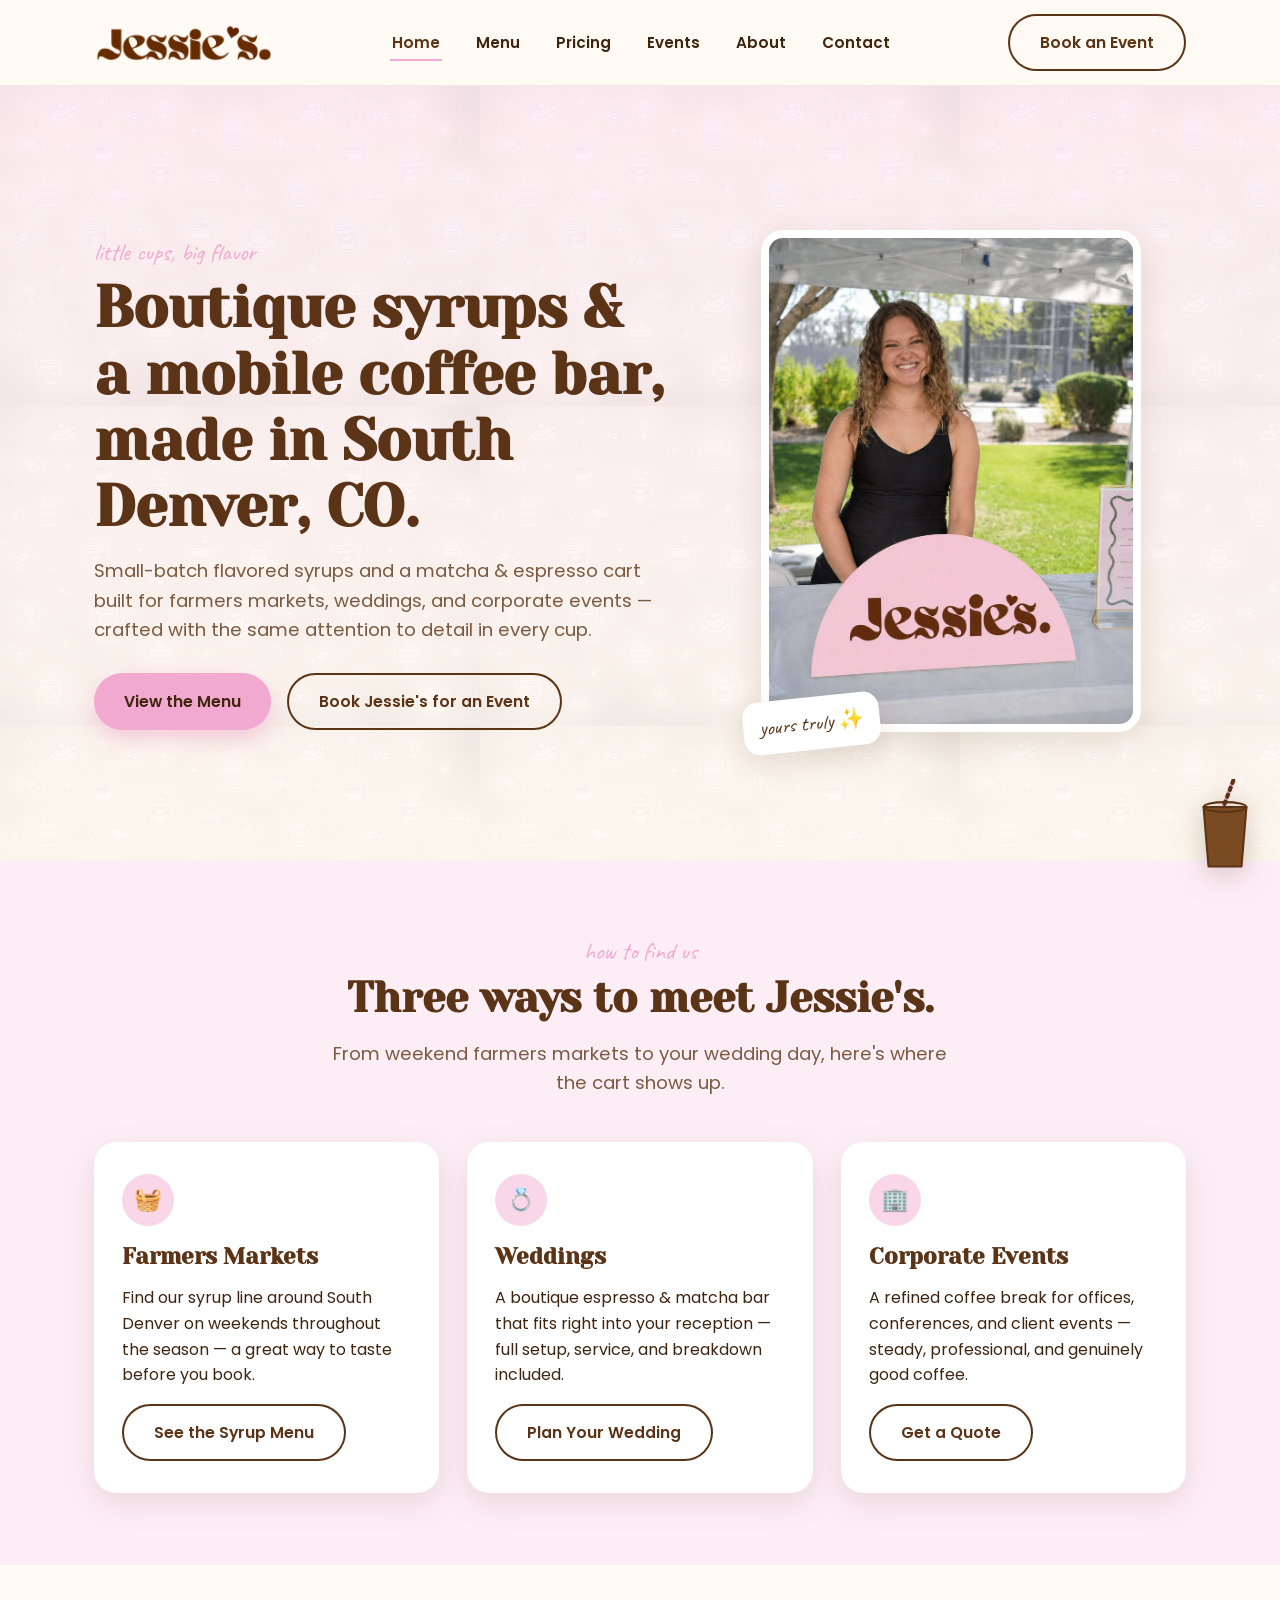
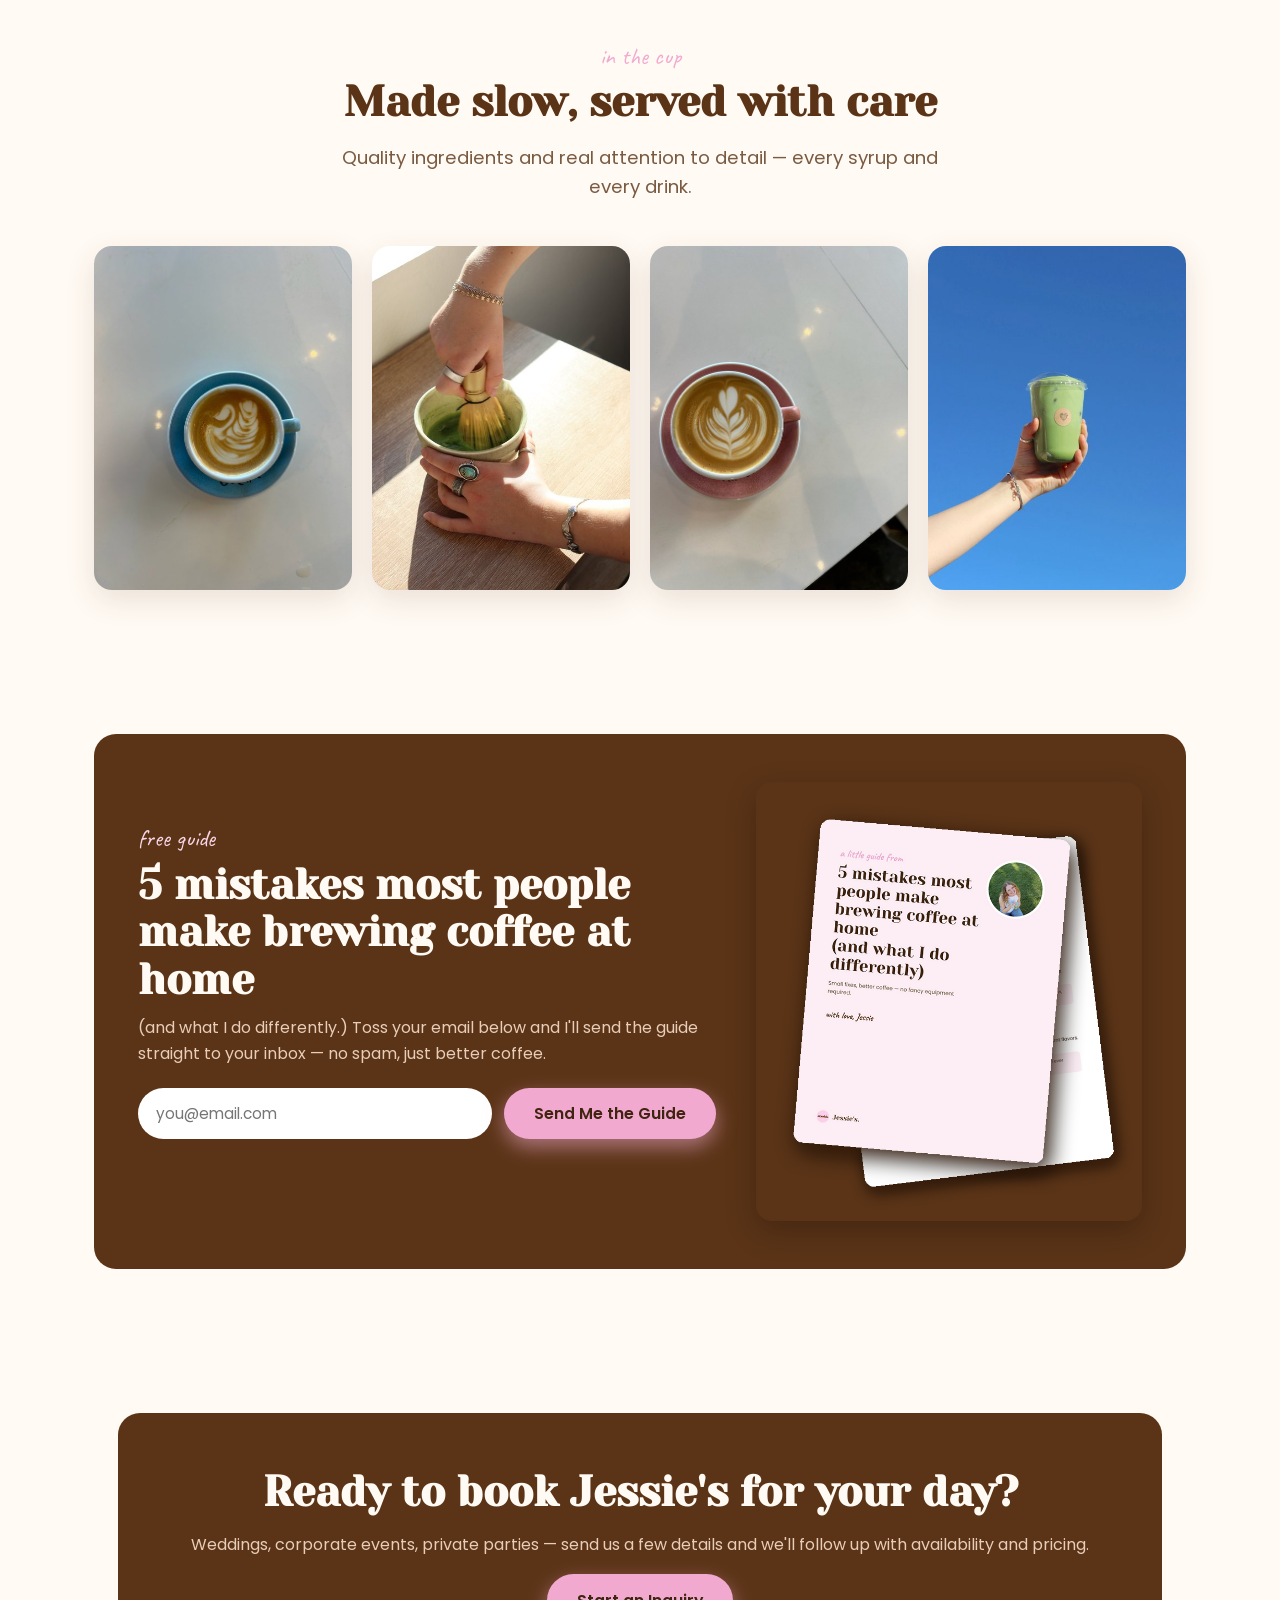
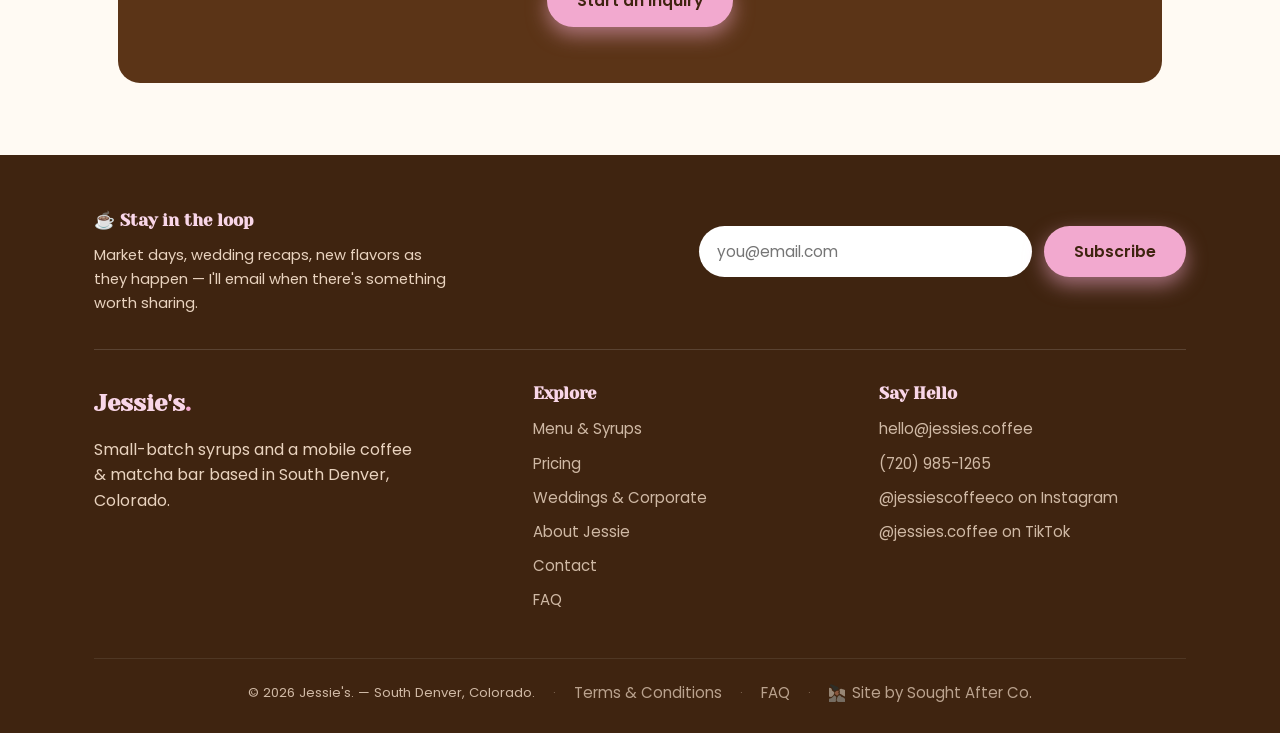
==== commit 3d83dfbb: "Add files via upload" ====
--- a/website/index.html
+++ b/website/index.html
@@ -129,7 +129,7 @@
         <p id="lead-magnet-msg"></p>
       </div>
       <div class="lead-magnet-photo">
-        <img src="images/product-1.jpg" alt="Latte art in a blue cup, made by Jessie's" />
+        <img src="images/guide-mockup.png" alt="A preview of the 5 Coffee Mistakes guide" />
       </div>
     </div>
   </div>
@@ -147,6 +147,21 @@
 
 <footer class="site-footer">
   <div class="container">
+    <div class="footer-newsletter">
+      <div class="footer-newsletter-copy">
+        <h4>&#9749; Stay in the loop</h4>
+        <p>Market days, wedding recaps, new flavors as they happen — I'll email when there's something worth sharing.</p>
+      </div>
+      <div class="footer-newsletter-form-wrap">
+        <form class="lead-magnet-form newsletter-form">
+          <input type="hidden" name="_type" value="newsletter" />
+          <input type="hidden" name="_subject" value="New newsletter signup — Jessie's." />
+          <input type="email" name="Email" placeholder="you@email.com" required />
+          <button type="submit" class="btn btn-primary">Subscribe</button>
+        </form>
+        <p></p>
+      </div>
+    </div>
     <div class="footer-grid">
       <div class="footer-brand">
         <span class="brand-word">Jessie's<span class="dot">.</span></span>
--- a/website/css/style.css
+++ b/website/css/style.css
@@ -422,6 +422,75 @@
   color: #7a5a41;
 }
 
+/* Form success state — cups clink, a little message replaces the form */
+.form-success {
+  text-align: center;
+  padding: 10px 4px;
+  animation: form-success-in 0.35s ease;
+}
+
+.form-success.compact { padding: 2px 4px; }
+
+.clink-cups {
+  display: flex;
+  justify-content: center;
+  align-items: flex-end;
+  gap: 2px;
+  font-size: 2.2rem;
+  line-height: 1;
+  height: 42px;
+  margin-bottom: 8px;
+}
+
+.form-success.compact .clink-cups {
+  font-size: 1.6rem;
+  height: 30px;
+  margin-bottom: 4px;
+}
+
+.clink-cups .cup {
+  display: inline-block;
+  transform-origin: bottom center;
+}
+
+.clink-cups .cup-left { animation: clink-left 0.7s ease-out both; }
+.clink-cups .cup-right { animation: clink-right 0.7s ease-out both; }
+
+@keyframes clink-left {
+  0% { transform: translateX(-26px) rotate(-30deg); opacity: 0; }
+  55% { transform: translateX(3px) rotate(-6deg); opacity: 1; }
+  72% { transform: translateX(-2px) rotate(-12deg); }
+  100% { transform: translateX(0) rotate(-12deg); }
+}
+
+@keyframes clink-right {
+  0% { transform: translateX(26px) rotate(30deg); opacity: 0; }
+  55% { transform: translateX(-3px) rotate(6deg); opacity: 1; }
+  72% { transform: translateX(2px) rotate(12deg); }
+  100% { transform: translateX(0) rotate(12deg); }
+}
+
+@keyframes form-success-in {
+  from { opacity: 0; transform: translateY(6px); }
+  to { opacity: 1; transform: translateY(0); }
+}
+
+.form-success-text {
+  font-family: var(--font-display);
+  font-size: 1.1rem;
+  color: var(--brown);
+  margin: 0;
+}
+
+.form-success.compact .form-success-text {
+  font-size: 0.98rem;
+}
+
+.lead-magnet-card .form-success-text,
+.footer-newsletter .form-success-text {
+  color: var(--cream);
+}
+
 /* Pricing tiers */
 .pricing-card {
   position: relative;
@@ -764,6 +833,55 @@
   grid-template-columns: 1.3fr 1fr 1fr;
   gap: 40px;
   margin-bottom: 36px;
+}
+
+/* Footer newsletter signup */
+.footer-newsletter {
+  display: flex;
+  flex-wrap: wrap;
+  align-items: center;
+  justify-content: space-between;
+  gap: 20px 32px;
+  padding-bottom: 34px;
+  margin-bottom: 34px;
+  border-bottom: 1px solid rgba(255,255,255,0.14);
+}
+
+.footer-newsletter-copy h4 {
+  color: var(--pink);
+  font-size: 1.15rem;
+  margin-bottom: 6px;
+}
+
+.footer-newsletter-copy p {
+  color: #e9d3bf;
+  font-size: 0.92rem;
+  max-width: 360px;
+  margin: 0;
+}
+
+.footer-newsletter-form-wrap { min-width: 280px; }
+
+.footer-newsletter .lead-magnet-form {
+  margin-top: 0;
+  flex-wrap: nowrap;
+}
+
+.footer-newsletter .lead-magnet-form input[type="email"] {
+  min-width: 180px;
+}
+
+.footer-newsletter-form-wrap p {
+  margin: 8px 0 0;
+  font-size: 0.82rem;
+  color: var(--pink);
+  min-height: 16px;
+}
+
+@media (max-width: 700px) {
+  .footer-newsletter { flex-direction: column; align-items: flex-start; }
+  .footer-newsletter .lead-magnet-form { width: 100%; flex-wrap: wrap; }
+  .footer-newsletter-form-wrap { width: 100%; min-width: 0; }
 }
 
 .site-footer h4 {
